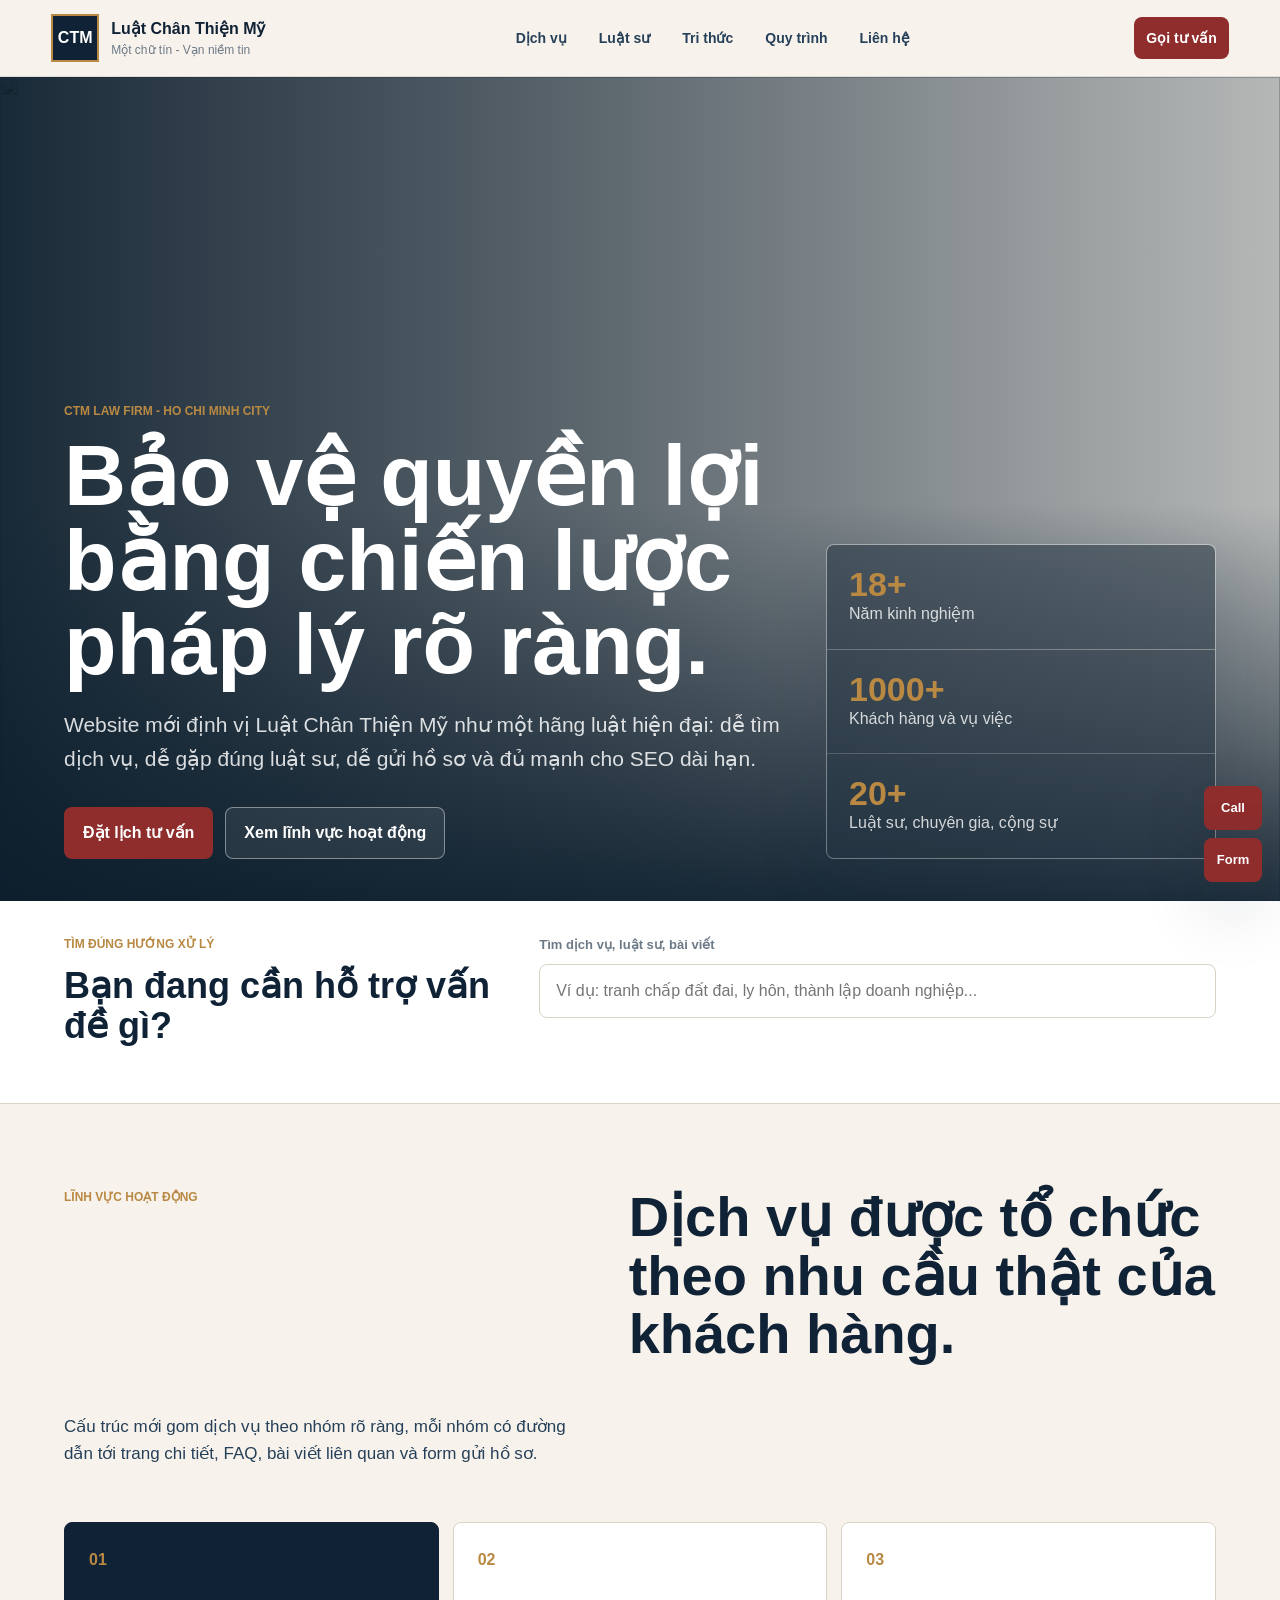
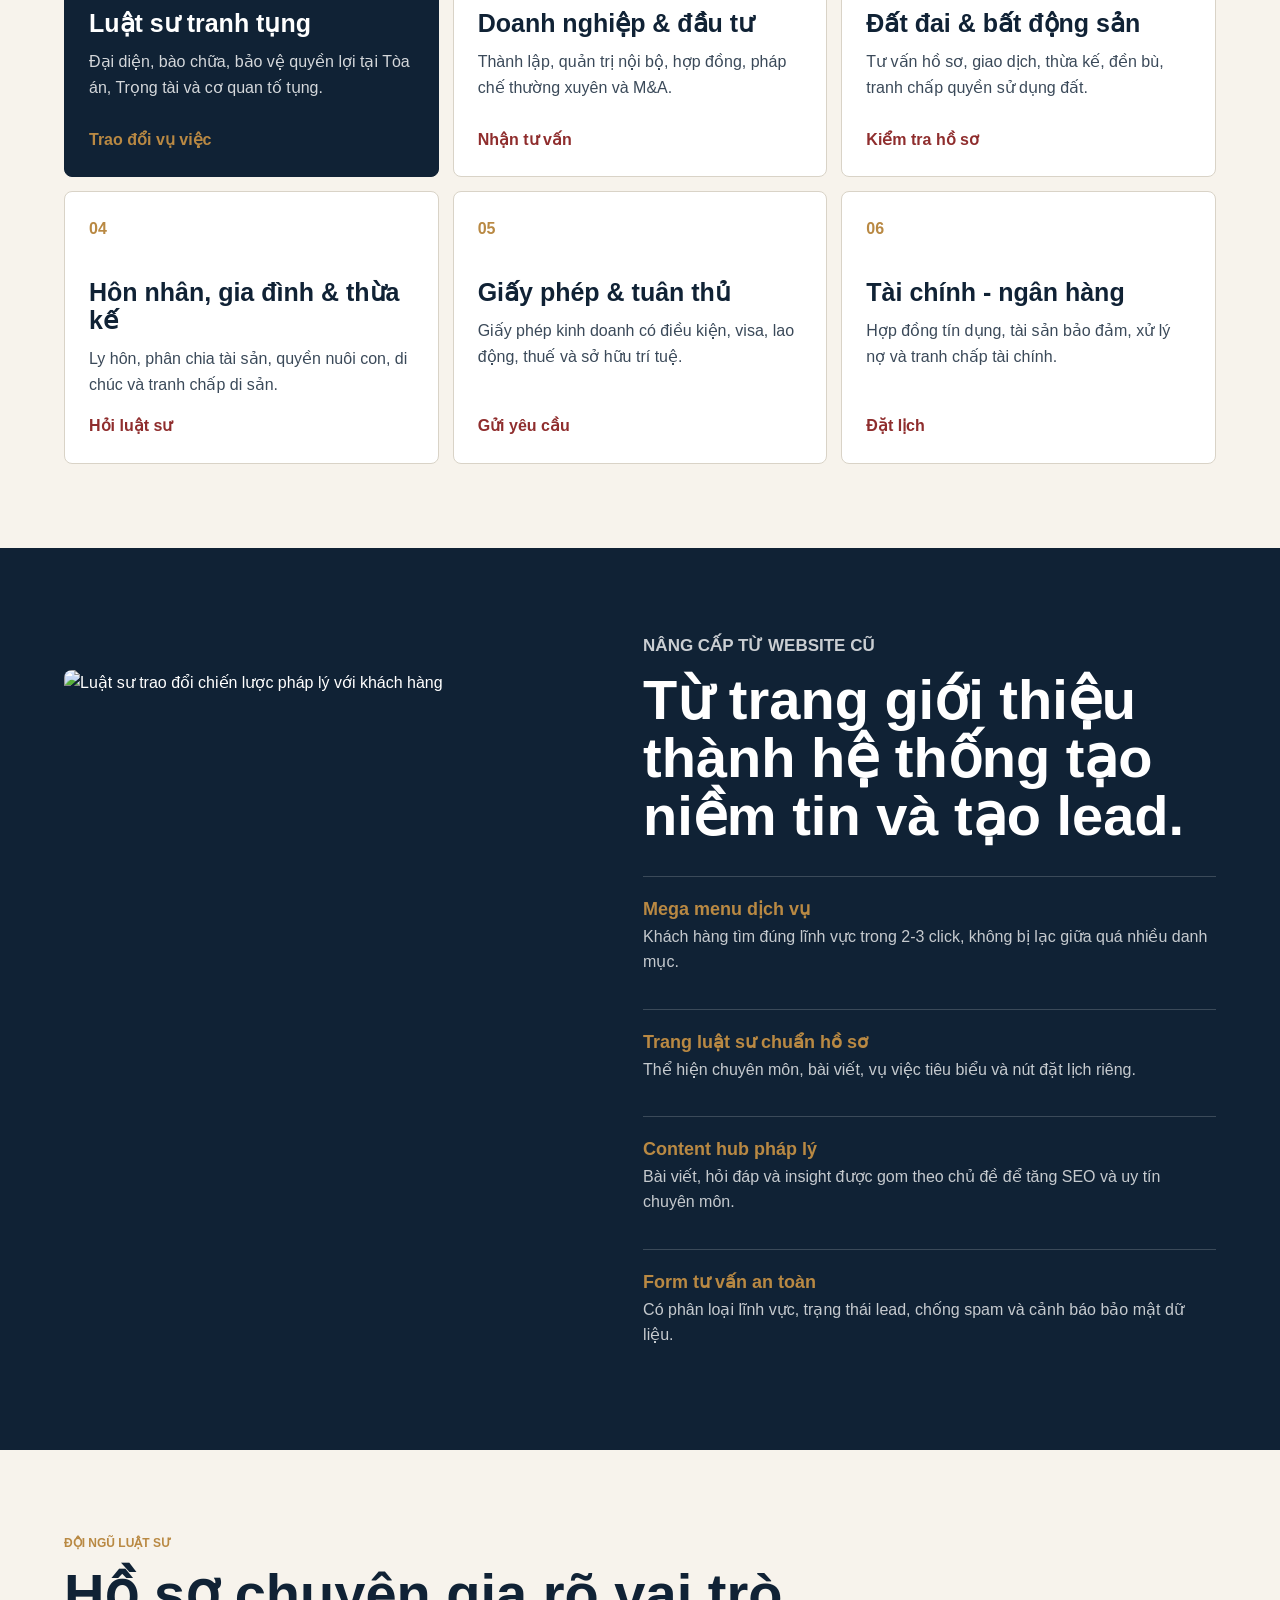
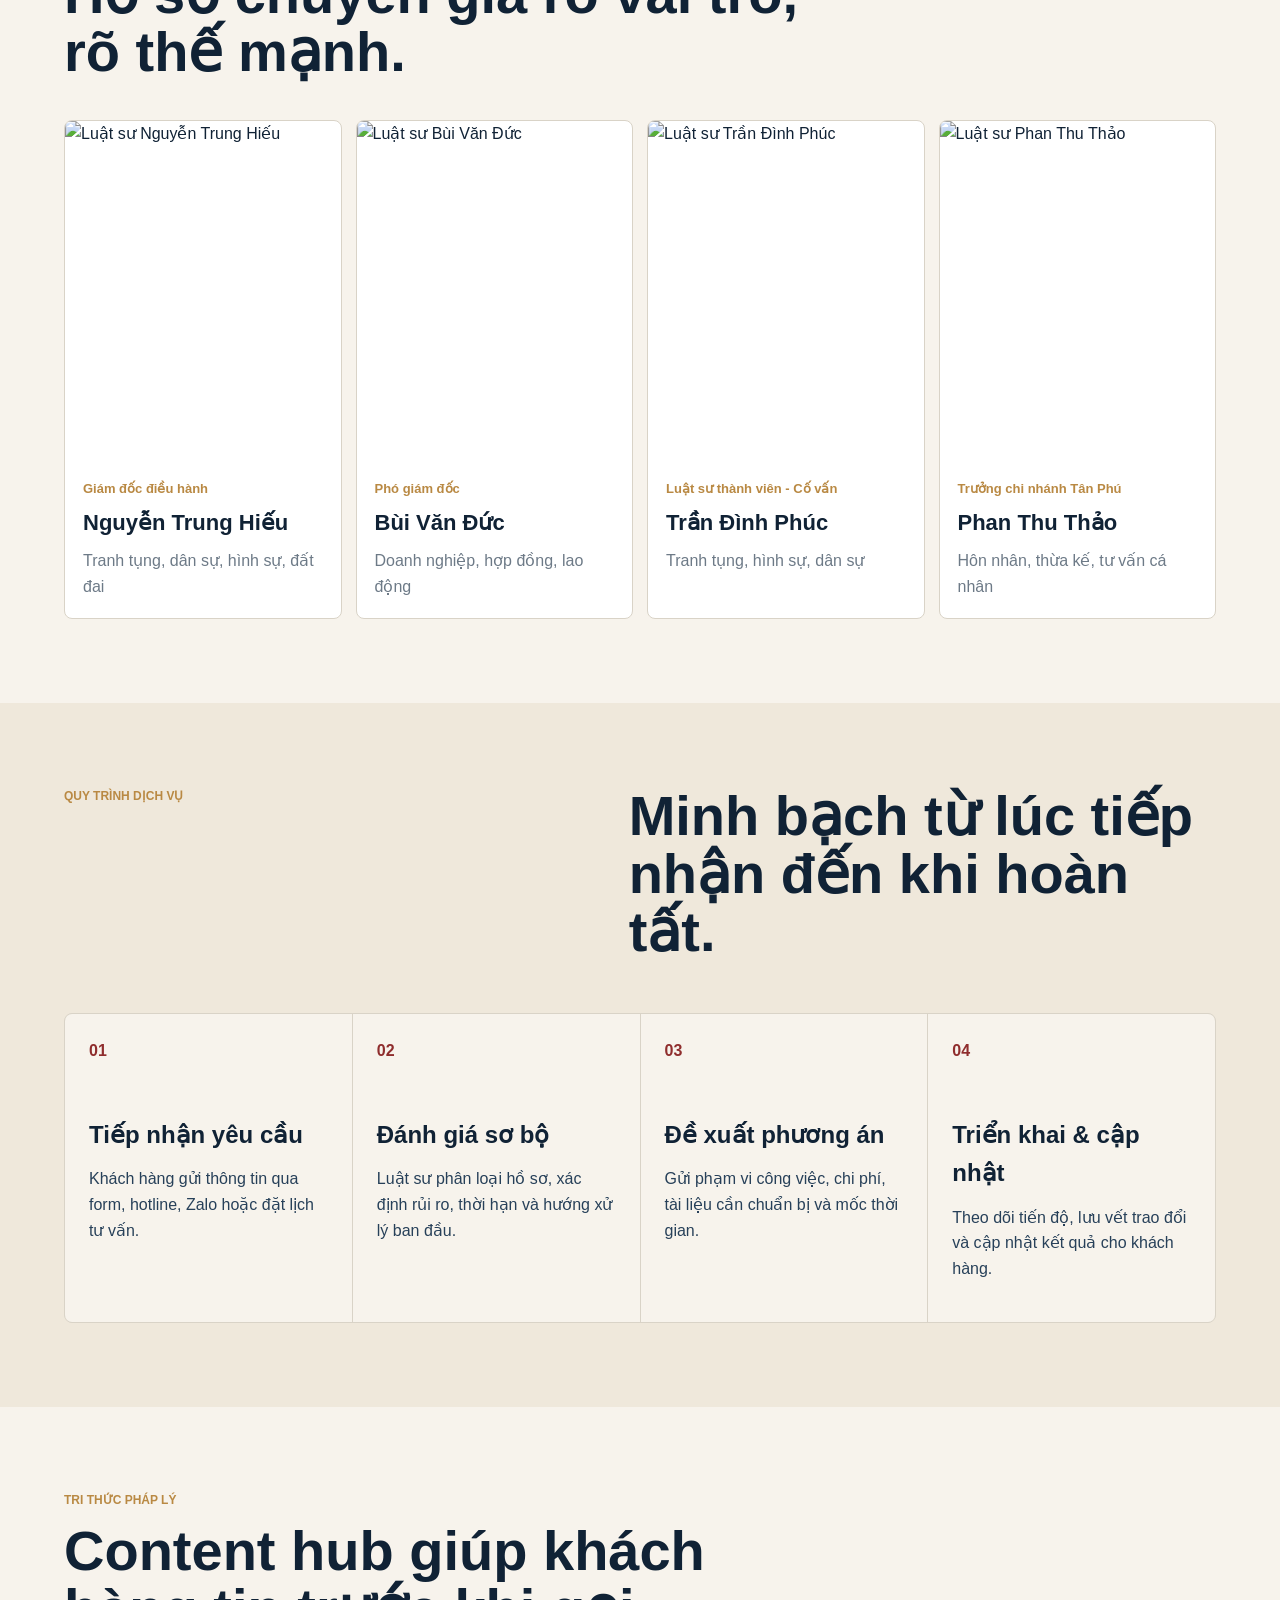
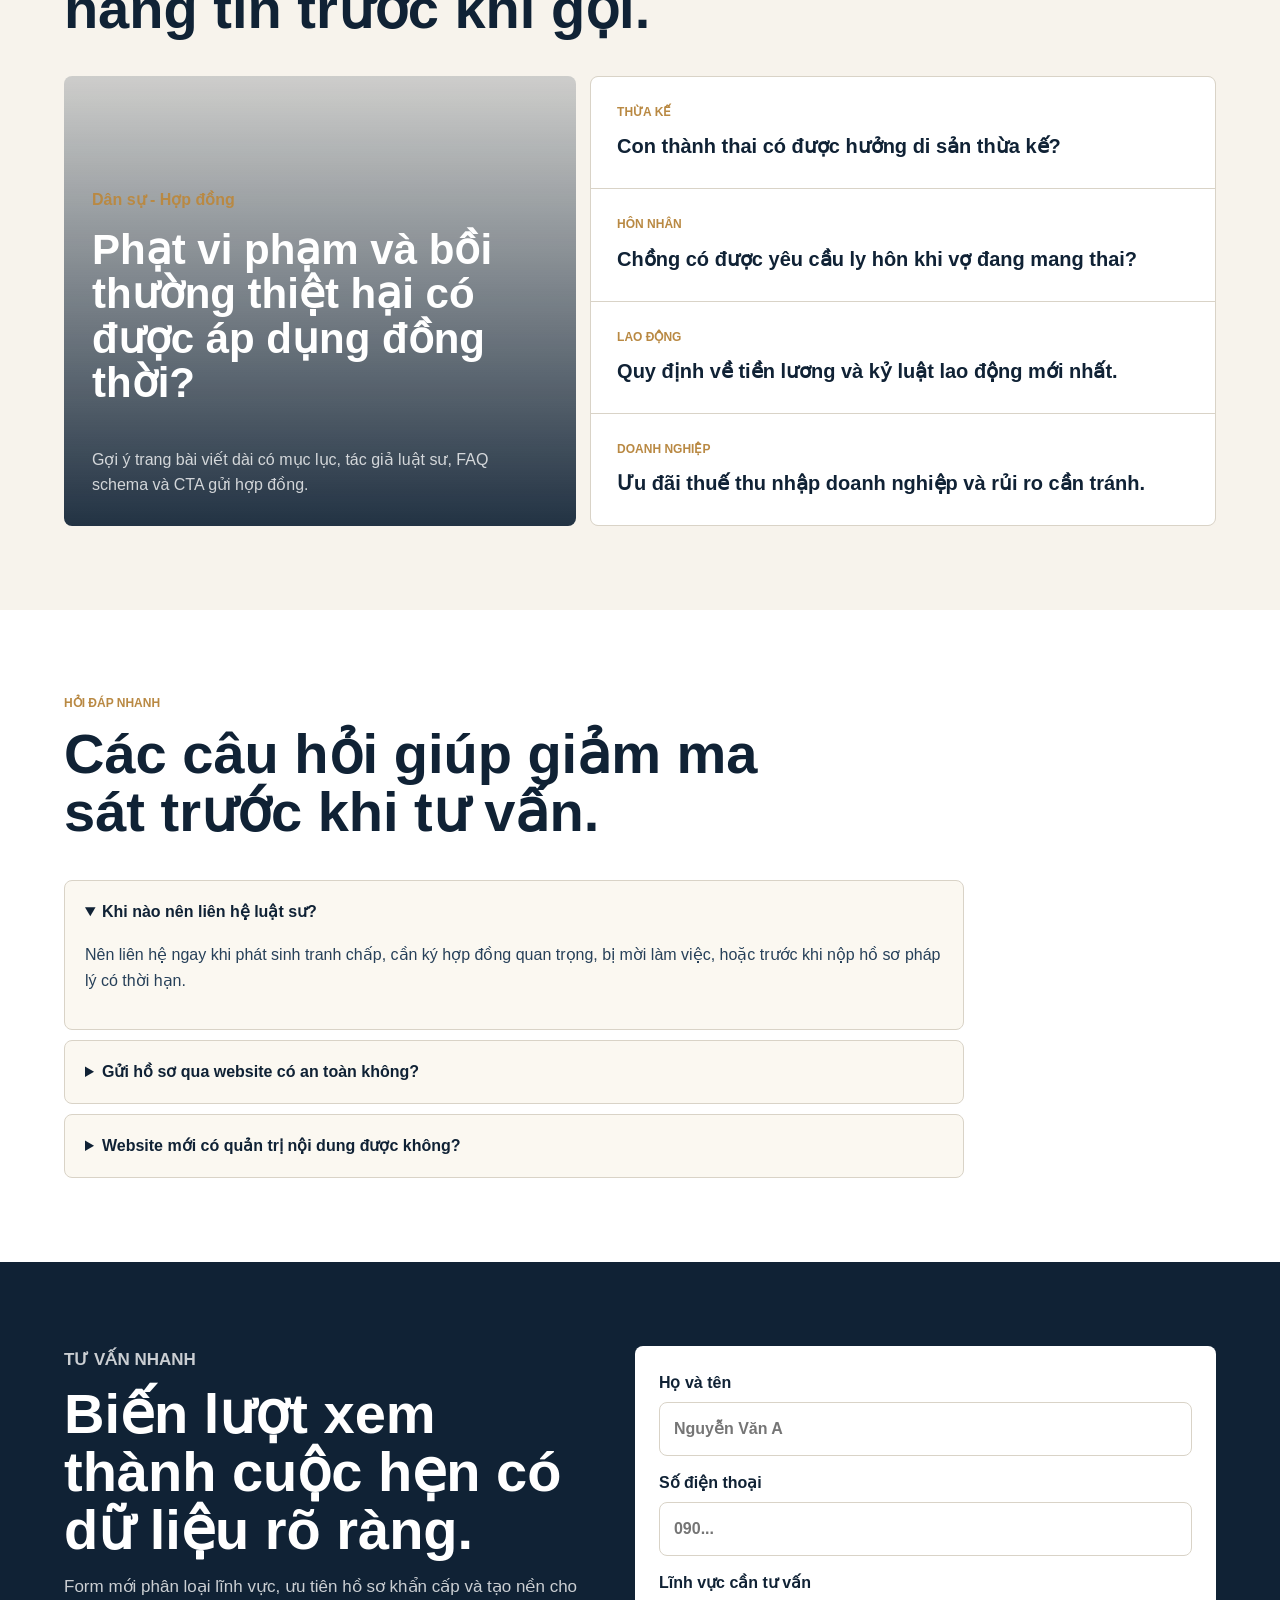
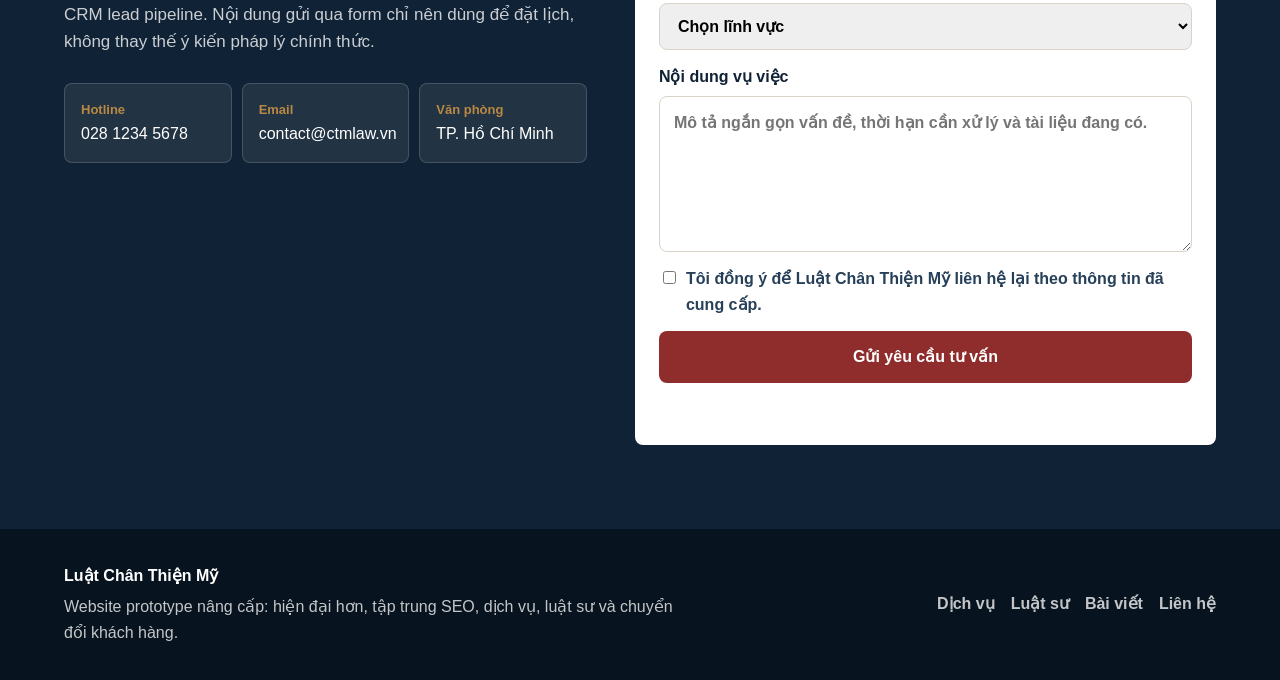
==== site/index.html @ 69947fd0 "Initial static website deploy" ====
<!doctype html>
<html lang="vi">
  <head>
    <meta charset="utf-8" />
    <meta name="viewport" content="width=device-width, initial-scale=1" />
    <title>Luật Chân Thiện Mỹ | CTM Law Firm</title>
    <meta
      name="description"
      content="Bản nâng cấp website Luật Chân Thiện Mỹ: dịch vụ pháp lý, đội ngũ luật sư, tri thức pháp lý và tư vấn nhanh cho cá nhân, doanh nghiệp."
    />
    <meta name="theme-color" content="#0b1d2c" />
    <link rel="preconnect" href="https://images.unsplash.com" />
    <link rel="stylesheet" href="styles.css" />
  </head>
  <body>
    <header class="site-header">
      <a class="brand" href="#top" aria-label="Luật Chân Thiện Mỹ">
        <span class="brand-mark">CTM</span>
        <span>
          <strong>Luật Chân Thiện Mỹ</strong>
          <small>Một chữ tín - Vạn niềm tin</small>
        </span>
      </a>

      <button class="menu-toggle" type="button" aria-expanded="false" aria-controls="main-nav">
        <span></span>
        <span></span>
        <span></span>
      </button>

      <nav id="main-nav" class="main-nav" aria-label="Điều hướng chính">
        <a href="#services">Dịch vụ</a>
        <a href="#team">Luật sư</a>
        <a href="#insights">Tri thức</a>
        <a href="#process">Quy trình</a>
        <a href="#contact">Liên hệ</a>
      </nav>

      <a class="header-cta" href="tel:+842812345678">Gọi tư vấn</a>
    </header>

    <main id="top">
      <section class="hero">
        <div class="hero-media" aria-hidden="true">
          <img
            src="https://images.unsplash.com/photo-1589829545856-d10d557cf95f?auto=format&fit=crop&w=1800&q=80"
            alt=""
          />
        </div>
        <div class="hero-overlay"></div>
        <div class="hero-content">
          <p class="eyebrow">CTM Law Firm - Ho Chi Minh City</p>
          <h1>Bảo vệ quyền lợi bằng chiến lược pháp lý rõ ràng.</h1>
          <p class="hero-copy">
            Website mới định vị Luật Chân Thiện Mỹ như một hãng luật hiện đại:
            dễ tìm dịch vụ, dễ gặp đúng luật sư, dễ gửi hồ sơ và đủ mạnh cho SEO dài hạn.
          </p>
          <div class="hero-actions">
            <a class="btn btn-primary" href="#contact">Đặt lịch tư vấn</a>
            <a class="btn btn-ghost" href="#services">Xem lĩnh vực hoạt động</a>
          </div>
        </div>
        <aside class="hero-panel" aria-label="Điểm nổi bật">
          <div>
            <strong>18+</strong>
            <span>Năm kinh nghiệm</span>
          </div>
          <div>
            <strong>1000+</strong>
            <span>Khách hàng và vụ việc</span>
          </div>
          <div>
            <strong>20+</strong>
            <span>Luật sư, chuyên gia, cộng sự</span>
          </div>
        </aside>
      </section>

      <section class="quick-search" aria-label="Tìm nhanh dịch vụ">
        <div>
          <p class="eyebrow">Tìm đúng hướng xử lý</p>
          <h2>Bạn đang cần hỗ trợ vấn đề gì?</h2>
        </div>
        <label class="search-box">
          <span>Tìm dịch vụ, luật sư, bài viết</span>
          <input id="site-search" type="search" placeholder="Ví dụ: tranh chấp đất đai, ly hôn, thành lập doanh nghiệp..." />
        </label>
        <div id="search-results" class="search-results" aria-live="polite"></div>
      </section>

      <section id="services" class="section services-section">
        <div class="section-heading">
          <p class="eyebrow">Lĩnh vực hoạt động</p>
          <h2>Dịch vụ được tổ chức theo nhu cầu thật của khách hàng.</h2>
          <p>
            Cấu trúc mới gom dịch vụ theo nhóm rõ ràng, mỗi nhóm có đường dẫn tới trang chi tiết,
            FAQ, bài viết liên quan và form gửi hồ sơ.
          </p>
        </div>

        <div class="service-grid" data-search-scope>
          <article class="service-card featured" data-search-item="Tranh tụng Tòa án trọng tài dân sự hình sự đất đai hợp đồng">
            <span>01</span>
            <h3>Luật sư tranh tụng</h3>
            <p>Đại diện, bào chữa, bảo vệ quyền lợi tại Tòa án, Trọng tài và cơ quan tố tụng.</p>
            <a href="#contact">Trao đổi vụ việc</a>
          </article>
          <article class="service-card" data-search-item="Doanh nghiệp đầu tư pháp chế hợp đồng mua bán sáp nhập M&A">
            <span>02</span>
            <h3>Doanh nghiệp & đầu tư</h3>
            <p>Thành lập, quản trị nội bộ, hợp đồng, pháp chế thường xuyên và M&A.</p>
            <a href="#contact">Nhận tư vấn</a>
          </article>
          <article class="service-card" data-search-item="Đất đai nhà ở bất động sản xây dựng sổ đỏ tranh chấp">
            <span>03</span>
            <h3>Đất đai & bất động sản</h3>
            <p>Tư vấn hồ sơ, giao dịch, thừa kế, đền bù, tranh chấp quyền sử dụng đất.</p>
            <a href="#contact">Kiểm tra hồ sơ</a>
          </article>
          <article class="service-card" data-search-item="Hôn nhân gia đình ly hôn tài sản con chung thừa kế">
            <span>04</span>
            <h3>Hôn nhân, gia đình & thừa kế</h3>
            <p>Ly hôn, phân chia tài sản, quyền nuôi con, di chúc và tranh chấp di sản.</p>
            <a href="#contact">Hỏi luật sư</a>
          </article>
          <article class="service-card" data-search-item="Giấy phép lao động visa giấy phép con sở hữu trí tuệ thuế">
            <span>05</span>
            <h3>Giấy phép & tuân thủ</h3>
            <p>Giấy phép kinh doanh có điều kiện, visa, lao động, thuế và sở hữu trí tuệ.</p>
            <a href="#contact">Gửi yêu cầu</a>
          </article>
          <article class="service-card" data-search-item="Tài chính ngân hàng thu hồi nợ bảo đảm tín dụng">
            <span>06</span>
            <h3>Tài chính - ngân hàng</h3>
            <p>Hợp đồng tín dụng, tài sản bảo đảm, xử lý nợ và tranh chấp tài chính.</p>
            <a href="#contact">Đặt lịch</a>
          </article>
        </div>
      </section>

      <section class="section split-section">
        <div class="visual-column">
          <img
            src="https://images.unsplash.com/photo-1521791136064-7986c2920216?auto=format&fit=crop&w=1200&q=80"
            alt="Luật sư trao đổi chiến lược pháp lý với khách hàng"
          />
        </div>
        <div class="content-column">
          <p class="eyebrow">Nâng cấp từ website cũ</p>
          <h2>Từ trang giới thiệu thành hệ thống tạo niềm tin và tạo lead.</h2>
          <div class="upgrade-list">
            <div>
              <strong>Mega menu dịch vụ</strong>
              <span>Khách hàng tìm đúng lĩnh vực trong 2-3 click, không bị lạc giữa quá nhiều danh mục.</span>
            </div>
            <div>
              <strong>Trang luật sư chuẩn hồ sơ</strong>
              <span>Thể hiện chuyên môn, bài viết, vụ việc tiêu biểu và nút đặt lịch riêng.</span>
            </div>
            <div>
              <strong>Content hub pháp lý</strong>
              <span>Bài viết, hỏi đáp và insight được gom theo chủ đề để tăng SEO và uy tín chuyên môn.</span>
            </div>
            <div>
              <strong>Form tư vấn an toàn</strong>
              <span>Có phân loại lĩnh vực, trạng thái lead, chống spam và cảnh báo bảo mật dữ liệu.</span>
            </div>
          </div>
        </div>
      </section>

      <section id="team" class="section team-section">
        <div class="section-heading compact">
          <p class="eyebrow">Đội ngũ luật sư</p>
          <h2>Hồ sơ chuyên gia rõ vai trò, rõ thế mạnh.</h2>
        </div>
        <div class="team-grid" data-search-scope>
          <article class="lawyer-card" data-search-item="Nguyễn Trung Hiếu giám đốc tranh tụng dân sự hình sự">
            <img src="https://images.unsplash.com/photo-1556157382-97eda2d62296?auto=format&fit=crop&w=900&q=80" alt="Luật sư Nguyễn Trung Hiếu" />
            <div>
              <p>Giám đốc điều hành</p>
              <h3>Nguyễn Trung Hiếu</h3>
              <span>Tranh tụng, dân sự, hình sự, đất đai</span>
            </div>
          </article>
          <article class="lawyer-card" data-search-item="Bùi Văn Đức phó giám đốc doanh nghiệp lao động">
            <img src="https://images.unsplash.com/photo-1560250097-0b93528c311a?auto=format&fit=crop&w=900&q=80" alt="Luật sư Bùi Văn Đức" />
            <div>
              <p>Phó giám đốc</p>
              <h3>Bùi Văn Đức</h3>
              <span>Doanh nghiệp, hợp đồng, lao động</span>
            </div>
          </article>
          <article class="lawyer-card" data-search-item="Trần Đình Phúc cố vấn tranh tụng hình sự dân sự">
            <img src="https://images.unsplash.com/photo-1500648767791-00dcc994a43e?auto=format&fit=crop&w=900&q=80" alt="Luật sư Trần Đình Phúc" />
            <div>
              <p>Luật sư thành viên - Cố vấn</p>
              <h3>Trần Đình Phúc</h3>
              <span>Tranh tụng, hình sự, dân sự</span>
            </div>
          </article>
          <article class="lawyer-card" data-search-item="Phan Thu Thảo trưởng chi nhánh hôn nhân gia đình thừa kế">
            <img src="https://images.unsplash.com/photo-1573496359142-b8d87734a5a2?auto=format&fit=crop&w=900&q=80" alt="Luật sư Phan Thu Thảo" />
            <div>
              <p>Trưởng chi nhánh Tân Phú</p>
              <h3>Phan Thu Thảo</h3>
              <span>Hôn nhân, thừa kế, tư vấn cá nhân</span>
            </div>
          </article>
        </div>
      </section>

      <section id="process" class="section process-section">
        <div class="section-heading">
          <p class="eyebrow">Quy trình dịch vụ</p>
          <h2>Minh bạch từ lúc tiếp nhận đến khi hoàn tất.</h2>
        </div>
        <ol class="process-list">
          <li>
            <span>01</span>
            <h3>Tiếp nhận yêu cầu</h3>
            <p>Khách hàng gửi thông tin qua form, hotline, Zalo hoặc đặt lịch tư vấn.</p>
          </li>
          <li>
            <span>02</span>
            <h3>Đánh giá sơ bộ</h3>
            <p>Luật sư phân loại hồ sơ, xác định rủi ro, thời hạn và hướng xử lý ban đầu.</p>
          </li>
          <li>
            <span>03</span>
            <h3>Đề xuất phương án</h3>
            <p>Gửi phạm vi công việc, chi phí, tài liệu cần chuẩn bị và mốc thời gian.</p>
          </li>
          <li>
            <span>04</span>
            <h3>Triển khai & cập nhật</h3>
            <p>Theo dõi tiến độ, lưu vết trao đổi và cập nhật kết quả cho khách hàng.</p>
          </li>
        </ol>
      </section>

      <section id="insights" class="section insights-section">
        <div class="section-heading compact">
          <p class="eyebrow">Tri thức pháp lý</p>
          <h2>Content hub giúp khách hàng tin trước khi gọi.</h2>
        </div>
        <div class="insight-layout" data-search-scope>
          <article class="insight-feature" data-search-item="Phạt vi phạm bồi thường thiệt hại hợp đồng">
            <p>Dân sự - Hợp đồng</p>
            <h3>Phạt vi phạm và bồi thường thiệt hại có được áp dụng đồng thời?</h3>
            <span>Gợi ý trang bài viết dài có mục lục, tác giả luật sư, FAQ schema và CTA gửi hợp đồng.</span>
          </article>
          <div class="insight-list">
            <a href="#contact" data-search-item="Thừa kế con thành thai di sản">
              <span>Thừa kế</span>
              Con thành thai có được hưởng di sản thừa kế?
            </a>
            <a href="#contact" data-search-item="Ly hôn vợ mang thai nuôi con dưới 12 tháng">
              <span>Hôn nhân</span>
              Chồng có được yêu cầu ly hôn khi vợ đang mang thai?
            </a>
            <a href="#contact" data-search-item="Lao động tiền lương kỷ luật hợp đồng lao động">
              <span>Lao động</span>
              Quy định về tiền lương và kỷ luật lao động mới nhất.
            </a>
            <a href="#contact" data-search-item="Thuế doanh nghiệp ưu đãi rủi ro pháp lý">
              <span>Doanh nghiệp</span>
              Ưu đãi thuế thu nhập doanh nghiệp và rủi ro cần tránh.
            </a>
          </div>
        </div>
      </section>

      <section class="section faq-section">
        <div class="section-heading compact">
          <p class="eyebrow">Hỏi đáp nhanh</p>
          <h2>Các câu hỏi giúp giảm ma sát trước khi tư vấn.</h2>
        </div>
        <div class="faq-list">
          <details open>
            <summary>Khi nào nên liên hệ luật sư?</summary>
            <p>Nên liên hệ ngay khi phát sinh tranh chấp, cần ký hợp đồng quan trọng, bị mời làm việc, hoặc trước khi nộp hồ sơ pháp lý có thời hạn.</p>
          </details>
          <details>
            <summary>Gửi hồ sơ qua website có an toàn không?</summary>
            <p>Bản triển khai thật cần có SSL, chống spam, phân quyền nội bộ và không công khai file khách hàng. Form trong prototype này minh họa luồng tiếp nhận.</p>
          </details>
          <details>
            <summary>Website mới có quản trị nội dung được không?</summary>
            <p>Có. Lộ trình đề xuất là Next.js cho frontend và Strapi hoặc WordPress Headless cho CMS để quản lý dịch vụ, luật sư, bài viết, FAQ và SEO metadata.</p>
          </details>
        </div>
      </section>

      <section id="contact" class="section contact-section">
        <div class="contact-info">
          <p class="eyebrow">Tư vấn nhanh</p>
          <h2>Biến lượt xem thành cuộc hẹn có dữ liệu rõ ràng.</h2>
          <p>
            Form mới phân loại lĩnh vực, ưu tiên hồ sơ khẩn cấp và tạo nền cho CRM lead pipeline.
            Nội dung gửi qua form chỉ nên dùng để đặt lịch, không thay thế ý kiến pháp lý chính thức.
          </p>
          <div class="contact-cards">
            <div><strong>Hotline</strong><span>028 1234 5678</span></div>
            <div><strong>Email</strong><span>contact@ctmlaw.vn</span></div>
            <div><strong>Văn phòng</strong><span>TP. Hồ Chí Minh</span></div>
          </div>
        </div>
        <form id="consult-form" class="consult-form">
          <label>
            Họ và tên
            <input name="name" type="text" required placeholder="Nguyễn Văn A" />
          </label>
          <label>
            Số điện thoại
            <input name="phone" type="tel" required placeholder="090..." />
          </label>
          <label>
            Lĩnh vực cần tư vấn
            <select name="service" required>
              <option value="">Chọn lĩnh vực</option>
              <option>Tranh tụng</option>
              <option>Doanh nghiệp</option>
              <option>Đất đai</option>
              <option>Hôn nhân - thừa kế</option>
              <option>Lao động</option>
              <option>Giấy phép</option>
            </select>
          </label>
          <label>
            Nội dung vụ việc
            <textarea name="message" rows="5" required placeholder="Mô tả ngắn gọn vấn đề, thời hạn cần xử lý và tài liệu đang có."></textarea>
          </label>
          <label class="checkbox-row">
            <input type="checkbox" required />
            <span>Tôi đồng ý để Luật Chân Thiện Mỹ liên hệ lại theo thông tin đã cung cấp.</span>
          </label>
          <button class="btn btn-primary" type="submit">Gửi yêu cầu tư vấn</button>
          <p id="form-status" class="form-status" role="status"></p>
        </form>
      </section>
    </main>

    <footer class="site-footer">
      <div>
        <strong>Luật Chân Thiện Mỹ</strong>
        <p>Website prototype nâng cấp: hiện đại hơn, tập trung SEO, dịch vụ, luật sư và chuyển đổi khách hàng.</p>
      </div>
      <div class="footer-links">
        <a href="#services">Dịch vụ</a>
        <a href="#team">Luật sư</a>
        <a href="#insights">Bài viết</a>
        <a href="#contact">Liên hệ</a>
      </div>
    </footer>

    <div class="floating-actions" aria-label="Liên hệ nhanh">
      <a href="tel:+842812345678">Call</a>
      <a href="#contact">Form</a>
    </div>

    <script src="script.js"></script>
  </body>
</html>
---- site/styles.css ----
:root {
  --ink: #102235;
  --ink-2: #274059;
  --paper: #f7f3ec;
  --white: #ffffff;
  --muted: #6d7a87;
  --line: #d9d3c7;
  --gold: #b98943;
  --red: #8f2d2d;
  --green: #2f6f63;
  --shadow: 0 24px 70px rgba(16, 34, 53, 0.16);
  --radius: 8px;
}

* {
  box-sizing: border-box;
}

html {
  scroll-behavior: smooth;
}

body {
  margin: 0;
  color: var(--ink);
  background: var(--paper);
  font-family: Arial, Helvetica, sans-serif;
  line-height: 1.6;
}

img {
  display: block;
  max-width: 100%;
}

a {
  color: inherit;
  text-decoration: none;
}

button,
input,
select,
textarea {
  font: inherit;
}

.site-header {
  position: sticky;
  top: 0;
  z-index: 20;
  display: grid;
  grid-template-columns: auto 1fr auto;
  align-items: center;
  gap: 28px;
  min-height: 76px;
  padding: 14px clamp(18px, 4vw, 56px);
  background: rgba(247, 243, 236, 0.94);
  border-bottom: 1px solid rgba(16, 34, 53, 0.1);
  backdrop-filter: blur(18px);
}

.brand {
  display: inline-flex;
  align-items: center;
  gap: 12px;
  min-width: 240px;
}

.brand-mark {
  display: grid;
  place-items: center;
  width: 48px;
  height: 48px;
  color: var(--white);
  background: var(--ink);
  border: 2px solid var(--gold);
  font-weight: 800;
}

.brand strong,
.brand small {
  display: block;
}

.brand small {
  color: var(--muted);
  font-size: 12px;
}

.main-nav {
  display: flex;
  align-items: center;
  justify-content: center;
  gap: 8px;
}

.main-nav a,
.header-cta {
  padding: 10px 12px;
  color: var(--ink-2);
  font-weight: 700;
  font-size: 14px;
}

.main-nav a:hover {
  color: var(--red);
}

.header-cta {
  color: var(--white);
  background: var(--red);
  border-radius: var(--radius);
}

.menu-toggle {
  display: none;
  width: 44px;
  height: 44px;
  padding: 10px;
  background: transparent;
  border: 1px solid var(--line);
  border-radius: var(--radius);
}

.menu-toggle span {
  display: block;
  height: 2px;
  margin: 5px 0;
  background: var(--ink);
}

.hero {
  position: relative;
  min-height: calc(100vh - 76px);
  display: grid;
  grid-template-columns: minmax(0, 1fr) minmax(280px, 390px);
  align-items: end;
  gap: 36px;
  padding: 92px clamp(20px, 5vw, 72px) 42px;
  color: var(--white);
  overflow: hidden;
}

.hero-media,
.hero-overlay {
  position: absolute;
  inset: 0;
}

.hero-media img {
  width: 100%;
  height: 100%;
  object-fit: cover;
}

.hero-overlay {
  background:
    linear-gradient(90deg, rgba(11, 29, 44, 0.94), rgba(11, 29, 44, 0.66) 46%, rgba(11, 29, 44, 0.28)),
    linear-gradient(0deg, rgba(11, 29, 44, 0.88), transparent 48%);
}

.hero-content,
.hero-panel {
  position: relative;
  z-index: 1;
}

.hero-content {
  max-width: 850px;
}

.eyebrow {
  margin: 0 0 12px;
  color: var(--gold);
  font-size: 12px;
  font-weight: 800;
  text-transform: uppercase;
}

h1,
h2,
h3,
p {
  margin-top: 0;
}

h1 {
  max-width: 920px;
  margin-bottom: 22px;
  font-size: clamp(42px, 8vw, 86px);
  line-height: 0.98;
  letter-spacing: 0;
}

.hero-copy {
  max-width: 720px;
  color: rgba(255, 255, 255, 0.84);
  font-size: clamp(17px, 2vw, 21px);
}

.hero-actions {
  display: flex;
  flex-wrap: wrap;
  gap: 12px;
  margin-top: 32px;
}

.btn {
  display: inline-flex;
  align-items: center;
  justify-content: center;
  min-height: 48px;
  padding: 12px 18px;
  border: 1px solid transparent;
  border-radius: var(--radius);
  font-weight: 800;
  cursor: pointer;
}

.btn-primary {
  color: var(--white);
  background: var(--red);
}

.btn-primary:hover {
  background: #782424;
}

.btn-ghost {
  color: var(--white);
  border-color: rgba(255, 255, 255, 0.42);
  background: rgba(255, 255, 255, 0.08);
}

.hero-panel {
  display: grid;
  gap: 1px;
  align-self: end;
  background: rgba(255, 255, 255, 0.12);
  border: 1px solid rgba(255, 255, 255, 0.26);
  border-radius: var(--radius);
  overflow: hidden;
  box-shadow: var(--shadow);
}

.hero-panel div {
  padding: 22px;
  background: rgba(11, 29, 44, 0.5);
}

.hero-panel strong {
  display: block;
  color: var(--gold);
  font-size: 34px;
  line-height: 1;
}

.hero-panel span {
  color: rgba(255, 255, 255, 0.8);
}

.quick-search {
  display: grid;
  grid-template-columns: minmax(220px, 0.8fr) minmax(260px, 1.2fr);
  gap: 24px;
  align-items: start;
  padding: 34px clamp(20px, 5vw, 72px);
  background: var(--white);
  border-bottom: 1px solid var(--line);
}

.quick-search h2 {
  margin-bottom: 0;
  font-size: clamp(24px, 3vw, 36px);
  line-height: 1.1;
}

.search-box span {
  display: block;
  margin-bottom: 8px;
  color: var(--muted);
  font-weight: 700;
  font-size: 13px;
}

.search-box input {
  width: 100%;
  min-height: 54px;
  padding: 0 16px;
  border: 1px solid var(--line);
  border-radius: var(--radius);
}

.search-results {
  grid-column: 2;
  display: grid;
  gap: 8px;
}

.search-result {
  padding: 12px 14px;
  background: #f3eee5;
  border-left: 4px solid var(--gold);
  border-radius: var(--radius);
  font-weight: 700;
}

.section {
  padding: 84px clamp(20px, 5vw, 72px);
}

.section-heading {
  display: grid;
  grid-template-columns: minmax(240px, 0.9fr) minmax(260px, 1fr);
  gap: 36px;
  margin-bottom: 38px;
}

.section-heading.compact {
  display: block;
  max-width: 760px;
}

.section-heading h2,
.content-column h2,
.contact-info h2 {
  margin-bottom: 14px;
  font-size: clamp(30px, 4.6vw, 56px);
  line-height: 1.04;
  letter-spacing: 0;
}

.section-heading p:not(.eyebrow),
.content-column p,
.contact-info p {
  color: var(--ink-2);
  font-size: 17px;
}

.service-grid {
  display: grid;
  grid-template-columns: repeat(3, minmax(0, 1fr));
  gap: 14px;
}

.service-card {
  min-height: 255px;
  display: flex;
  flex-direction: column;
  padding: 24px;
  color: var(--ink);
  background: var(--white);
  border: 1px solid var(--line);
  border-radius: var(--radius);
}

.service-card.featured {
  color: var(--white);
  background: var(--ink);
  border-color: var(--ink);
}

.service-card span {
  color: var(--gold);
  font-weight: 900;
}

.service-card h3 {
  margin: 36px 0 12px;
  font-size: 25px;
  line-height: 1.12;
}

.service-card p {
  color: inherit;
  opacity: 0.82;
}

.service-card a {
  margin-top: auto;
  color: var(--red);
  font-weight: 900;
}

.service-card.featured a {
  color: var(--gold);
}

.split-section {
  display: grid;
  grid-template-columns: minmax(280px, 0.92fr) minmax(300px, 1fr);
  gap: 52px;
  align-items: center;
  background: var(--ink);
  color: var(--white);
}

.visual-column img {
  width: 100%;
  aspect-ratio: 4 / 5;
  object-fit: cover;
  border-radius: var(--radius);
}

.content-column p {
  color: rgba(255, 255, 255, 0.78);
}

.upgrade-list {
  display: grid;
  gap: 16px;
  margin-top: 30px;
}

.upgrade-list div {
  padding: 18px 0;
  border-top: 1px solid rgba(255, 255, 255, 0.18);
}

.upgrade-list strong,
.upgrade-list span {
  display: block;
}

.upgrade-list strong {
  color: var(--gold);
  font-size: 18px;
}

.upgrade-list span {
  color: rgba(255, 255, 255, 0.76);
}

.team-grid {
  display: grid;
  grid-template-columns: repeat(4, minmax(0, 1fr));
  gap: 14px;
}

.lawyer-card {
  background: var(--white);
  border: 1px solid var(--line);
  border-radius: var(--radius);
  overflow: hidden;
}

.lawyer-card img {
  width: 100%;
  aspect-ratio: 3 / 3.7;
  object-fit: cover;
}

.lawyer-card div {
  padding: 18px;
}

.lawyer-card p {
  margin-bottom: 6px;
  color: var(--gold);
  font-size: 13px;
  font-weight: 900;
}

.lawyer-card h3 {
  margin-bottom: 8px;
  font-size: 22px;
}

.lawyer-card span {
  color: var(--muted);
}

.process-section {
  background: #efe8db;
}

.process-list {
  display: grid;
  grid-template-columns: repeat(4, minmax(0, 1fr));
  gap: 1px;
  padding: 0;
  margin: 0;
  list-style: none;
  background: var(--line);
  border: 1px solid var(--line);
  border-radius: var(--radius);
  overflow: hidden;
}

.process-list li {
  min-height: 250px;
  padding: 24px;
  background: var(--paper);
}

.process-list span {
  color: var(--red);
  font-weight: 900;
}

.process-list h3 {
  margin: 52px 0 12px;
  font-size: 24px;
}

.process-list p {
  color: var(--ink-2);
}

.insight-layout {
  display: grid;
  grid-template-columns: minmax(300px, 0.9fr) minmax(320px, 1.1fr);
  gap: 14px;
}

.insight-feature {
  min-height: 420px;
  display: flex;
  flex-direction: column;
  justify-content: end;
  padding: 28px;
  color: var(--white);
  background:
    linear-gradient(0deg, rgba(16, 34, 53, 0.92), rgba(16, 34, 53, 0.18)),
    url("https://images.unsplash.com/photo-1450101499163-c8848c66ca85?auto=format&fit=crop&w=1100&q=80") center/cover;
  border-radius: var(--radius);
}

.insight-feature p {
  color: var(--gold);
  font-weight: 900;
}

.insight-feature h3 {
  font-size: clamp(26px, 3.4vw, 42px);
  line-height: 1.05;
}

.insight-feature span {
  color: rgba(255, 255, 255, 0.78);
}

.insight-list {
  display: grid;
  gap: 1px;
  overflow: hidden;
  border: 1px solid var(--line);
  border-radius: var(--radius);
  background: var(--line);
}

.insight-list a {
  display: grid;
  gap: 8px;
  padding: 26px;
  background: var(--white);
  font-size: 20px;
  font-weight: 800;
}

.insight-list a:hover {
  background: #f3eee5;
}

.insight-list span {
  color: var(--gold);
  font-size: 12px;
  text-transform: uppercase;
}

.faq-section {
  background: var(--white);
}

.faq-list {
  display: grid;
  gap: 10px;
  max-width: 900px;
}

details {
  border: 1px solid var(--line);
  border-radius: var(--radius);
  background: #fbf8f1;
}

summary {
  padding: 18px 20px;
  cursor: pointer;
  font-weight: 900;
}

details p {
  padding: 0 20px 20px;
  color: var(--ink-2);
}

.contact-section {
  display: grid;
  grid-template-columns: minmax(300px, 0.9fr) minmax(320px, 1fr);
  gap: 48px;
  align-items: start;
  background: var(--ink);
  color: var(--white);
}

.contact-info p {
  color: rgba(255, 255, 255, 0.78);
}

.contact-cards {
  display: grid;
  grid-template-columns: repeat(3, minmax(0, 1fr));
  gap: 10px;
  margin-top: 28px;
}

.contact-cards div {
  padding: 16px;
  background: rgba(255, 255, 255, 0.08);
  border: 1px solid rgba(255, 255, 255, 0.16);
  border-radius: var(--radius);
}

.contact-cards strong,
.contact-cards span {
  display: block;
}

.contact-cards strong {
  color: var(--gold);
  font-size: 13px;
}

.consult-form {
  display: grid;
  gap: 14px;
  padding: 24px;
  color: var(--ink);
  background: var(--white);
  border-radius: var(--radius);
}

.consult-form label {
  display: grid;
  gap: 7px;
  font-weight: 800;
}

.consult-form input,
.consult-form select,
.consult-form textarea {
  width: 100%;
  padding: 13px 14px;
  border: 1px solid var(--line);
  border-radius: var(--radius);
}

.checkbox-row {
  grid-template-columns: auto 1fr;
  align-items: start;
  color: var(--ink-2);
  font-weight: 400;
}

.checkbox-row input {
  width: auto;
  margin-top: 5px;
}

.form-status {
  min-height: 24px;
  margin: 0;
  color: var(--green);
  font-weight: 800;
}

.site-footer {
  display: grid;
  grid-template-columns: minmax(260px, 1fr) auto;
  gap: 28px;
  align-items: center;
  padding: 34px clamp(20px, 5vw, 72px);
  color: rgba(255, 255, 255, 0.76);
  background: #07131e;
}

.site-footer strong {
  color: var(--white);
}

.site-footer p {
  max-width: 620px;
  margin: 6px 0 0;
}

.footer-links {
  display: flex;
  flex-wrap: wrap;
  gap: 16px;
  font-weight: 800;
}

.floating-actions {
  position: fixed;
  right: 18px;
  bottom: 18px;
  z-index: 25;
  display: grid;
  gap: 8px;
}

.floating-actions a {
  display: grid;
  place-items: center;
  width: 58px;
  height: 44px;
  color: var(--white);
  background: var(--red);
  border-radius: var(--radius);
  box-shadow: var(--shadow);
  font-weight: 900;
  font-size: 13px;
}

@media (max-width: 980px) {
  .site-header {
    grid-template-columns: auto auto;
  }

  .menu-toggle {
    display: block;
    justify-self: end;
  }

  .main-nav,
  .header-cta {
    display: none;
  }

  .main-nav.is-open {
    grid-column: 1 / -1;
    display: grid;
    justify-content: stretch;
    gap: 2px;
  }

  .main-nav.is-open a {
    padding: 14px;
    background: var(--white);
    border: 1px solid var(--line);
    border-radius: var(--radius);
  }

  .hero,
  .quick-search,
  .section-heading,
  .split-section,
  .insight-layout,
  .contact-section {
    grid-template-columns: 1fr;
  }

  .search-results {
    grid-column: auto;
  }

  .service-grid,
  .team-grid,
  .process-list,
  .contact-cards {
    grid-template-columns: repeat(2, minmax(0, 1fr));
  }
}

@media (max-width: 640px) {
  .brand {
    min-width: 0;
  }

  .brand small {
    display: none;
  }

  .hero {
    min-height: 760px;
    padding-top: 70px;
  }

  .hero-panel,
  .service-grid,
  .team-grid,
  .process-list,
  .contact-cards,
  .site-footer {
    grid-template-columns: 1fr;
  }

  .section {
    padding-top: 58px;
    padding-bottom: 58px;
  }

  .floating-actions {
    right: 12px;
    bottom: 12px;
  }
}
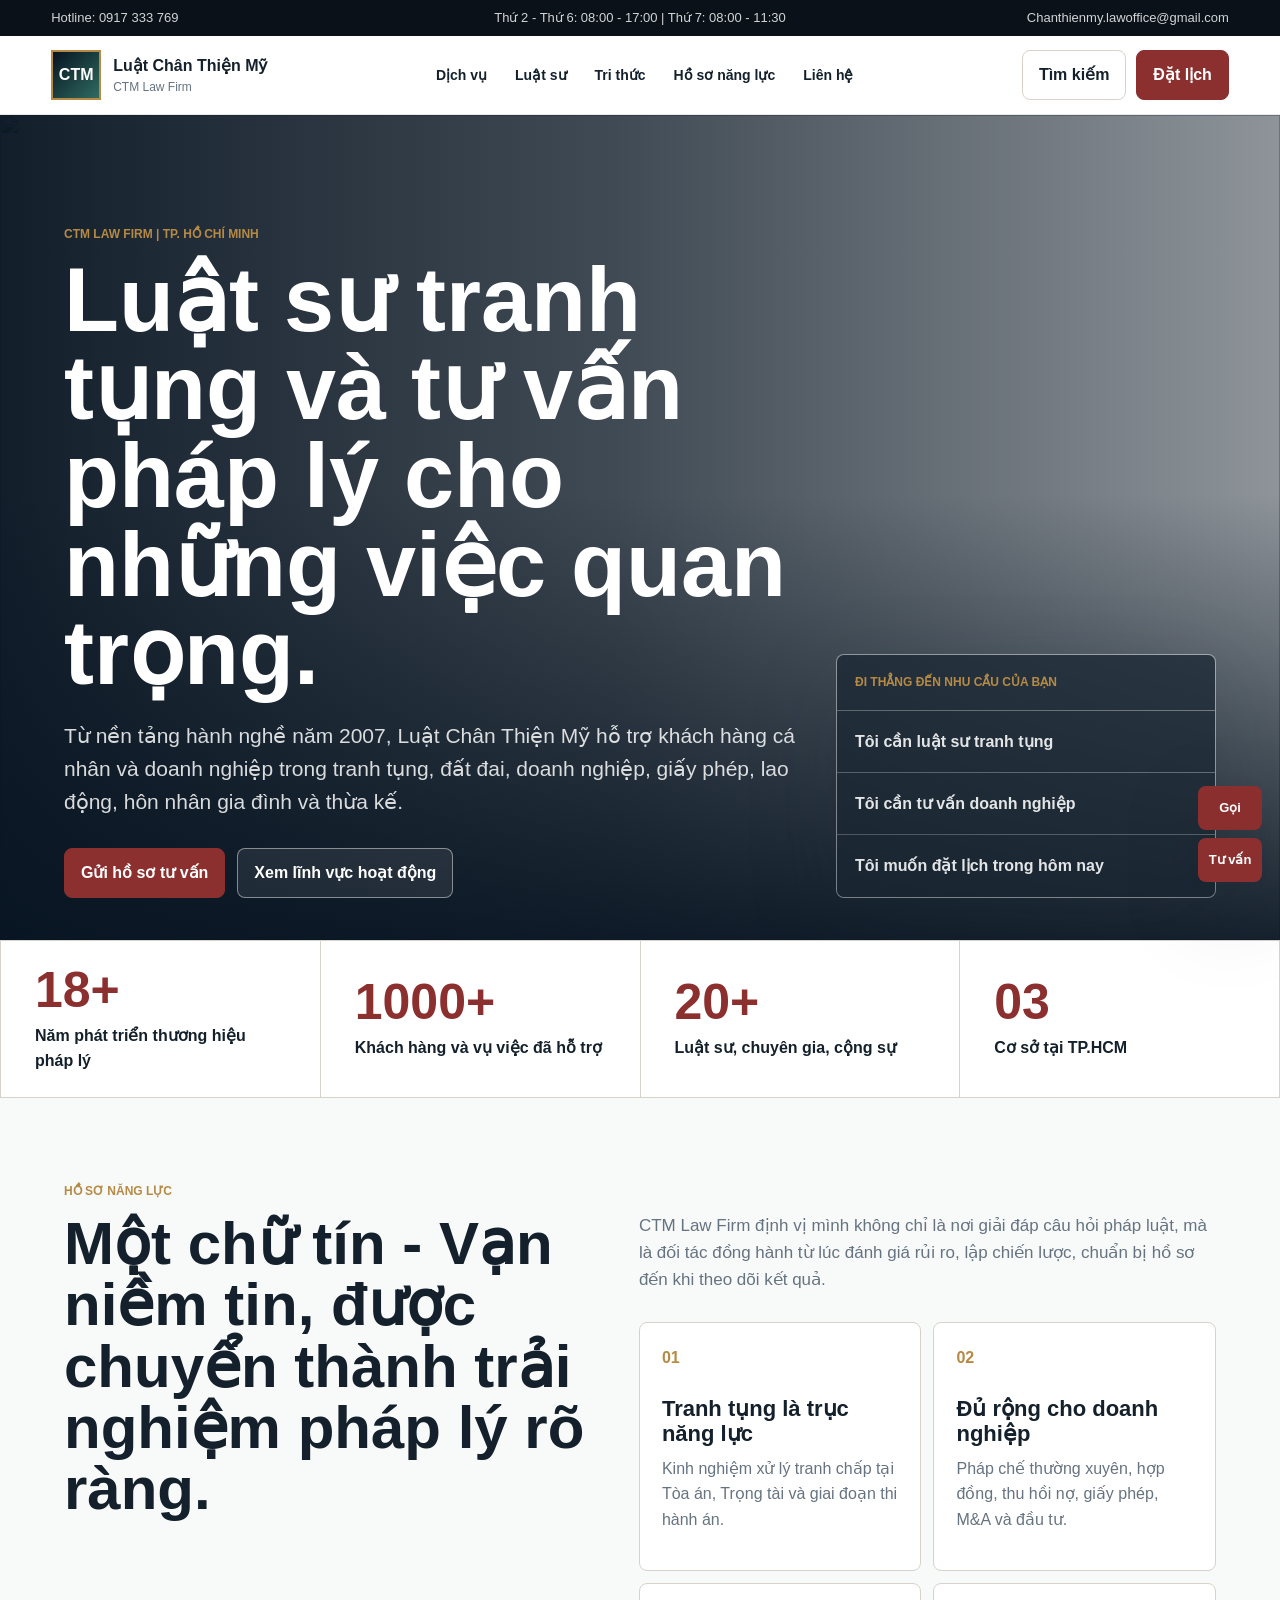
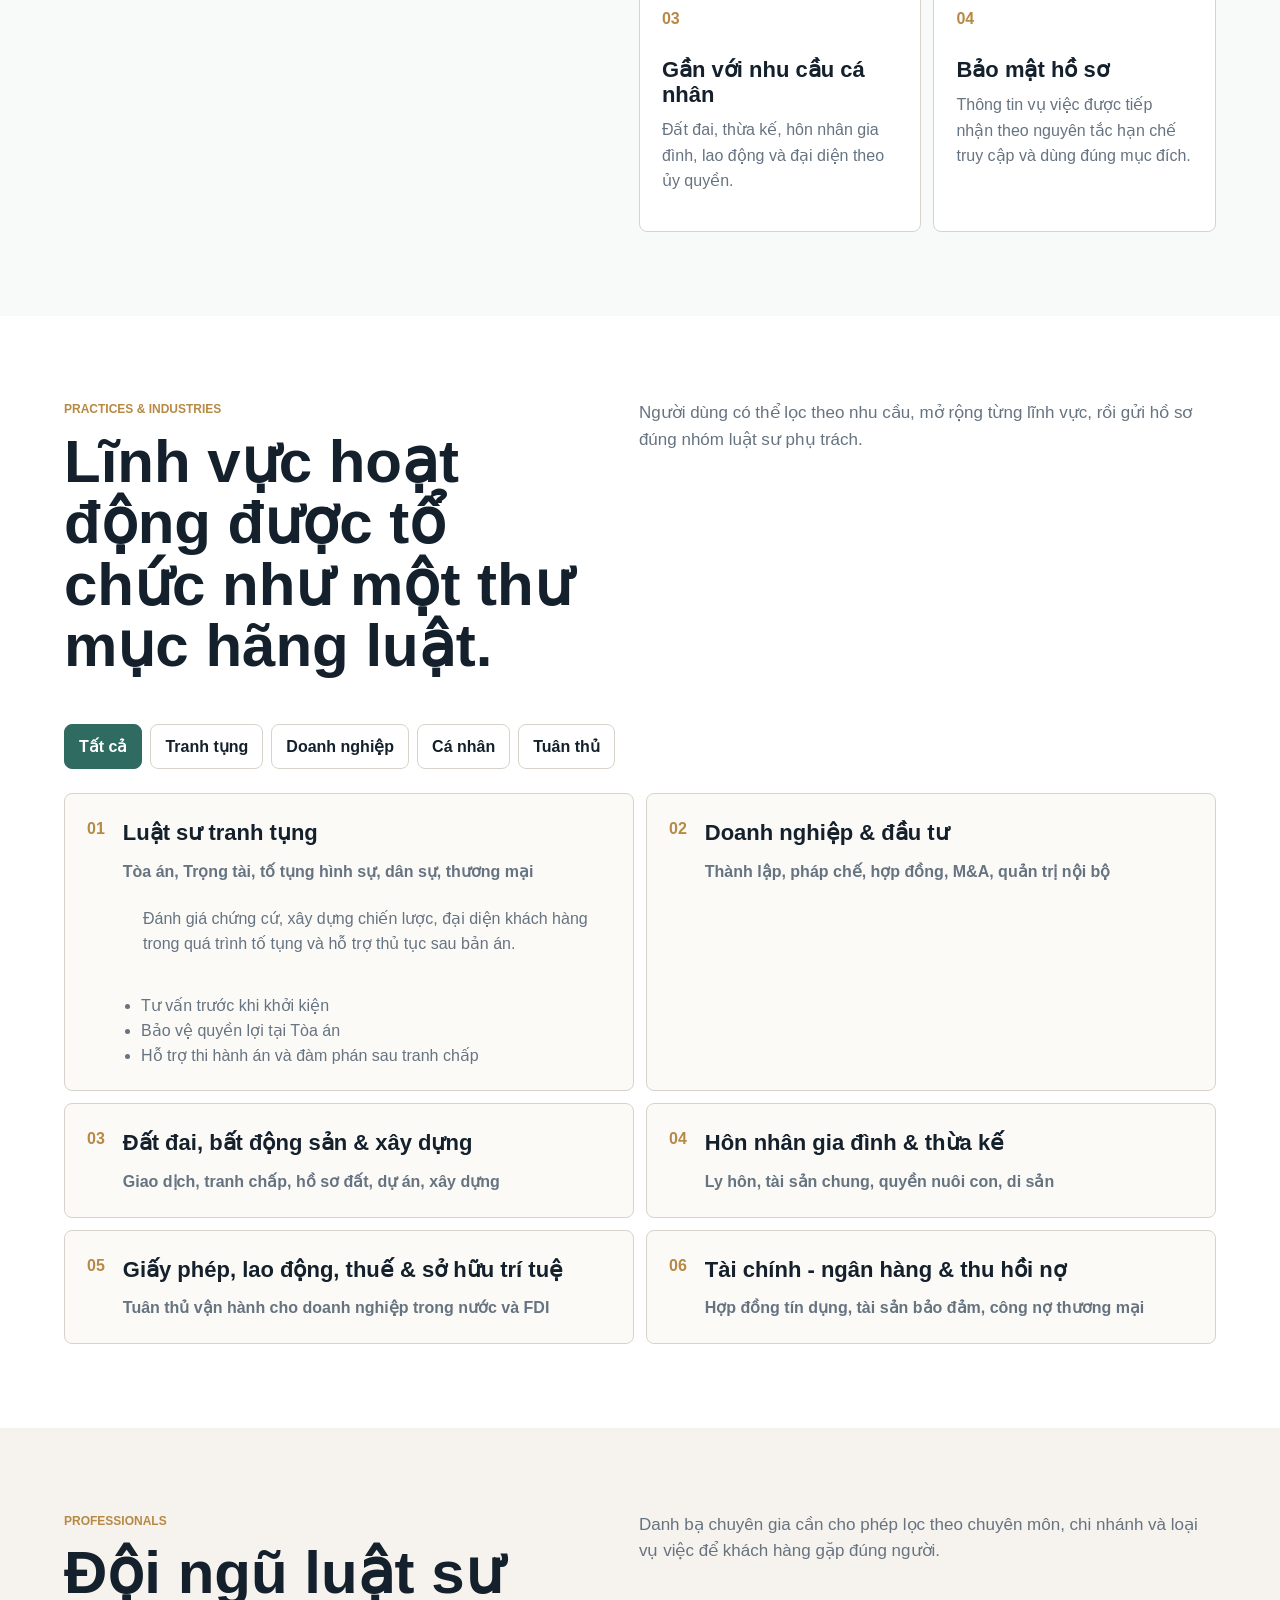
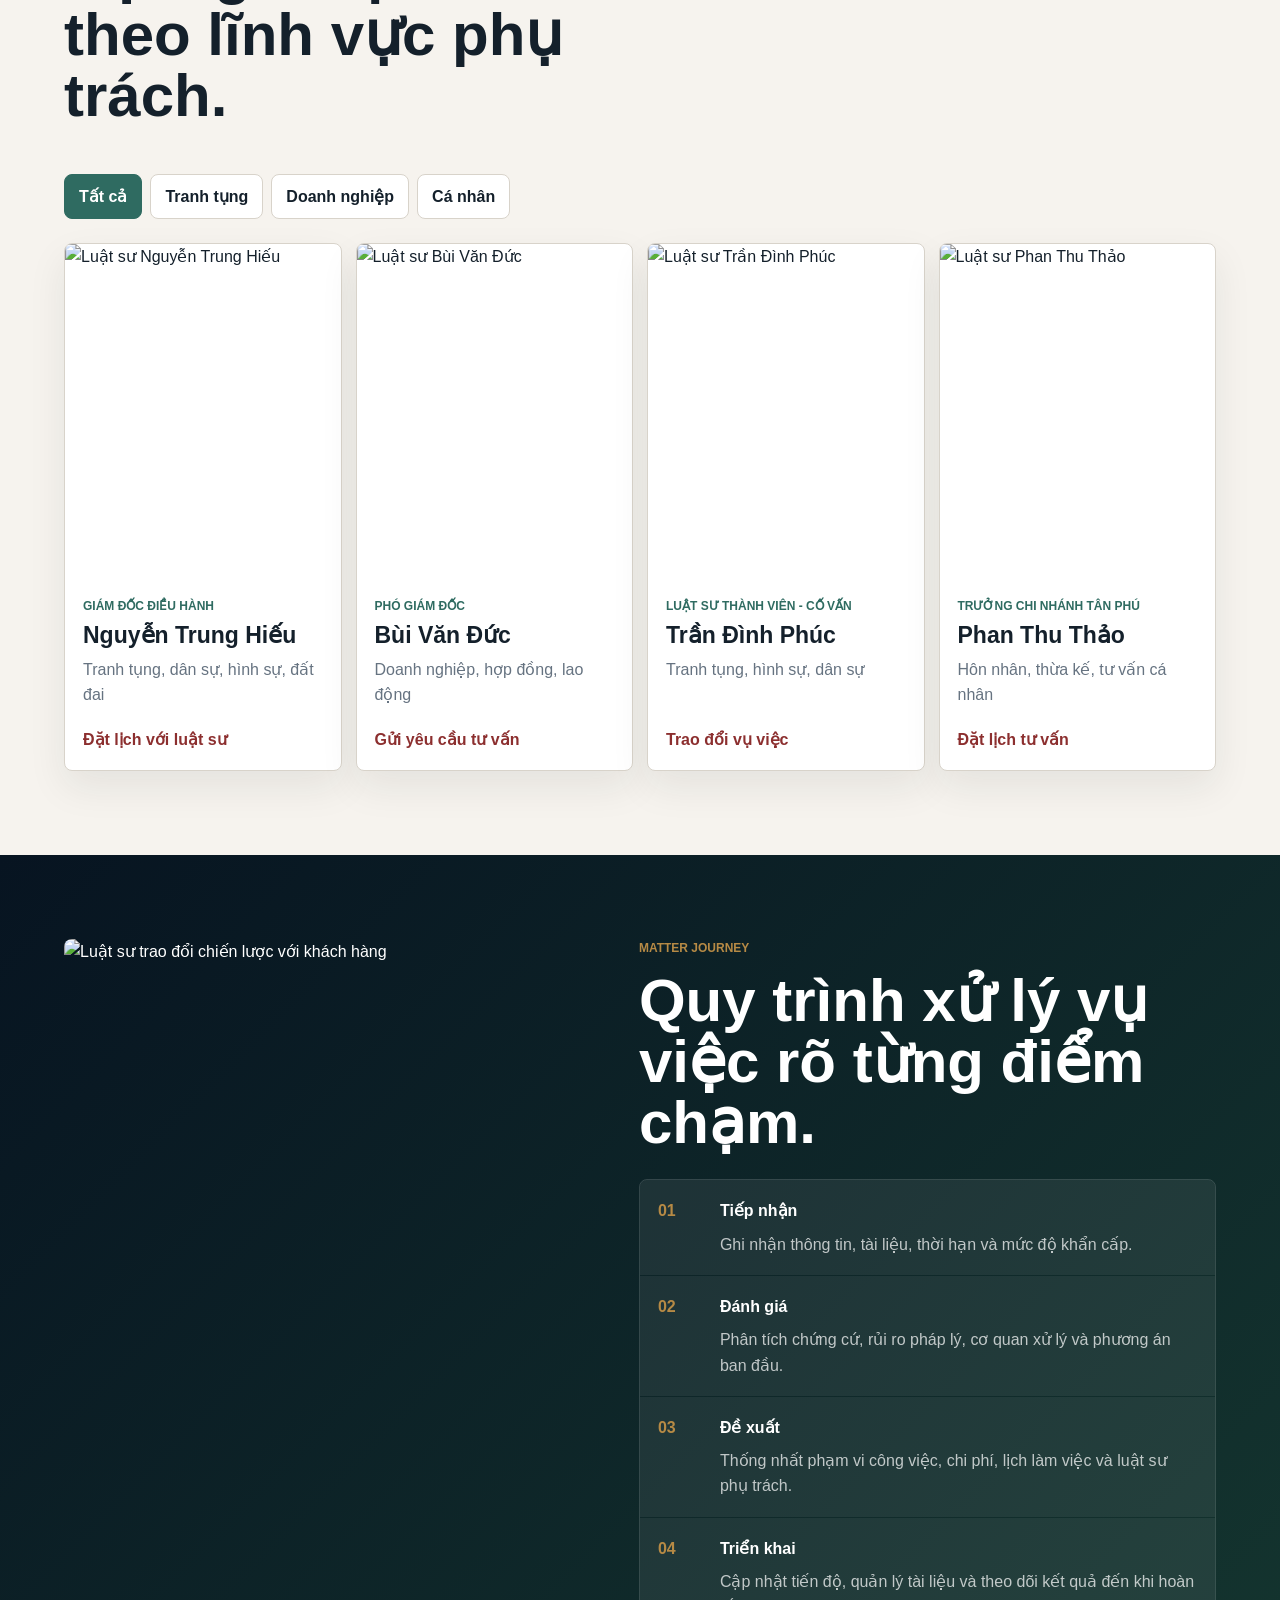
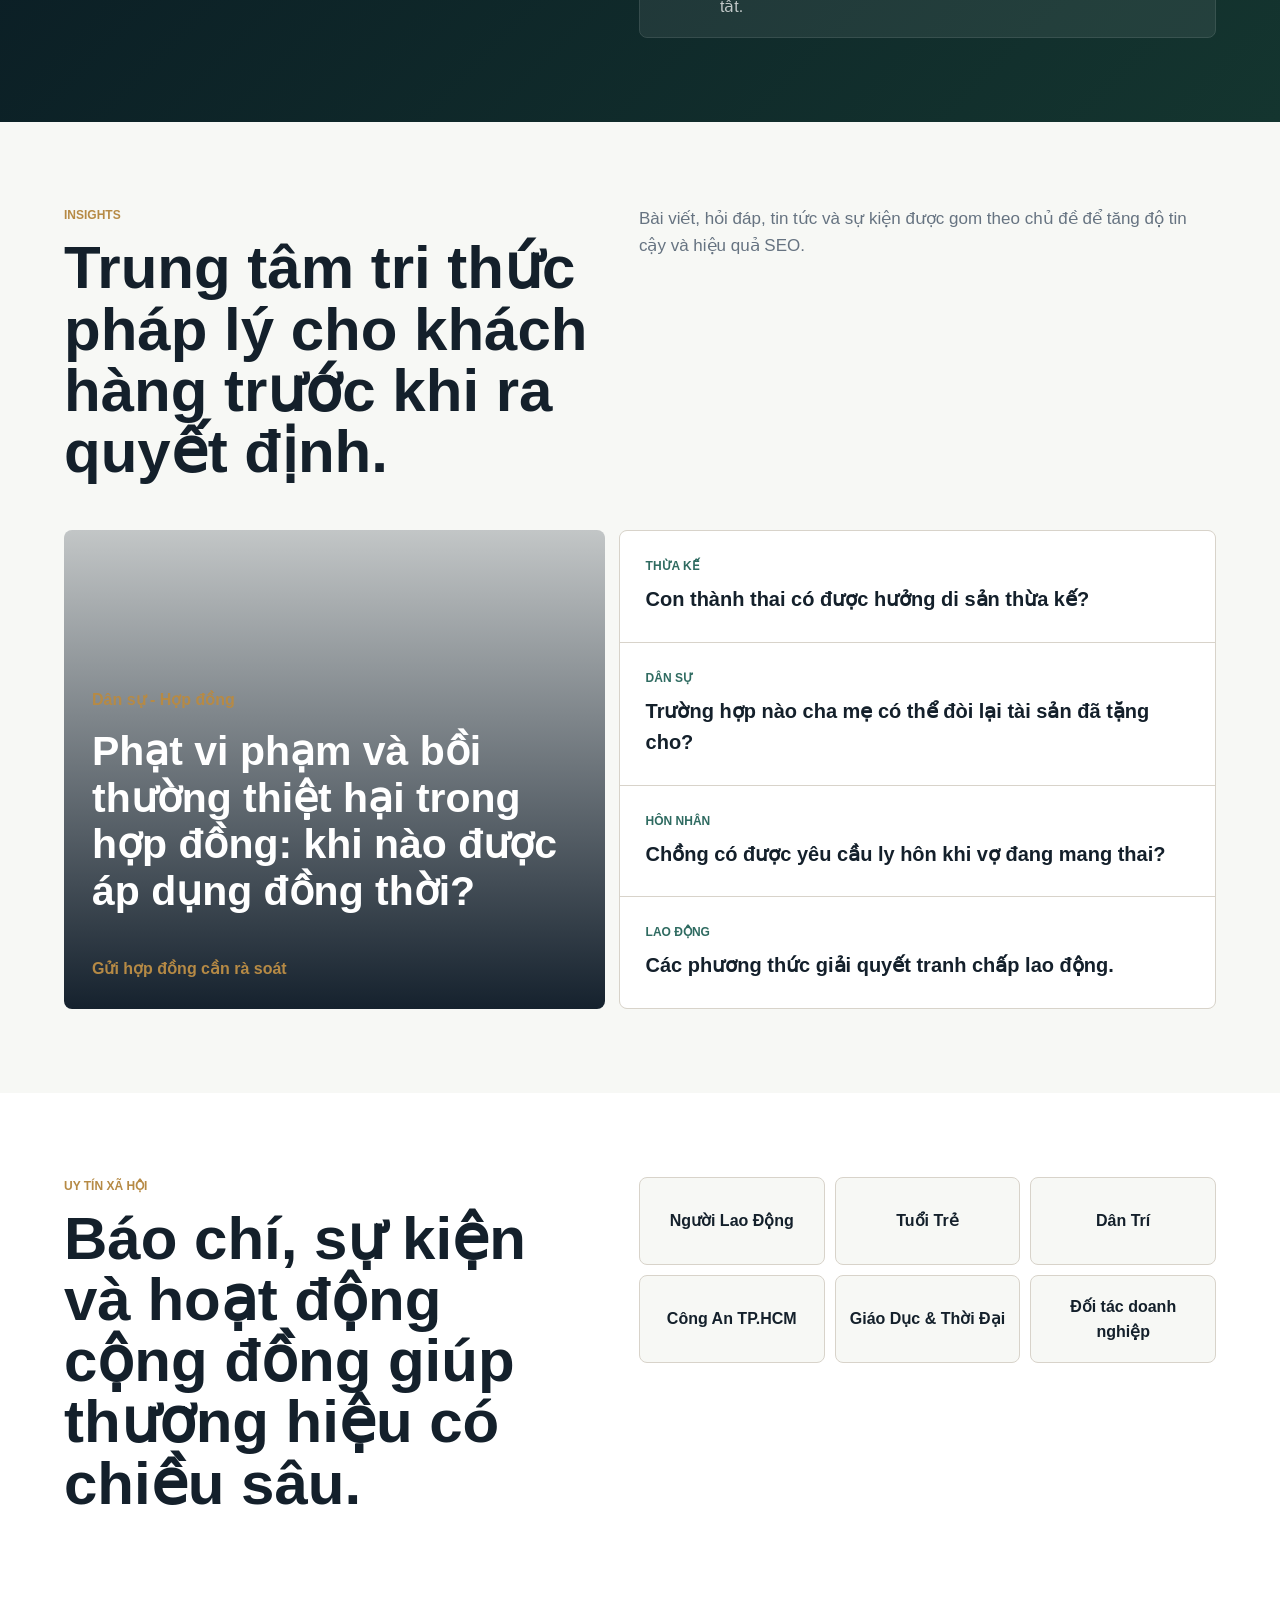
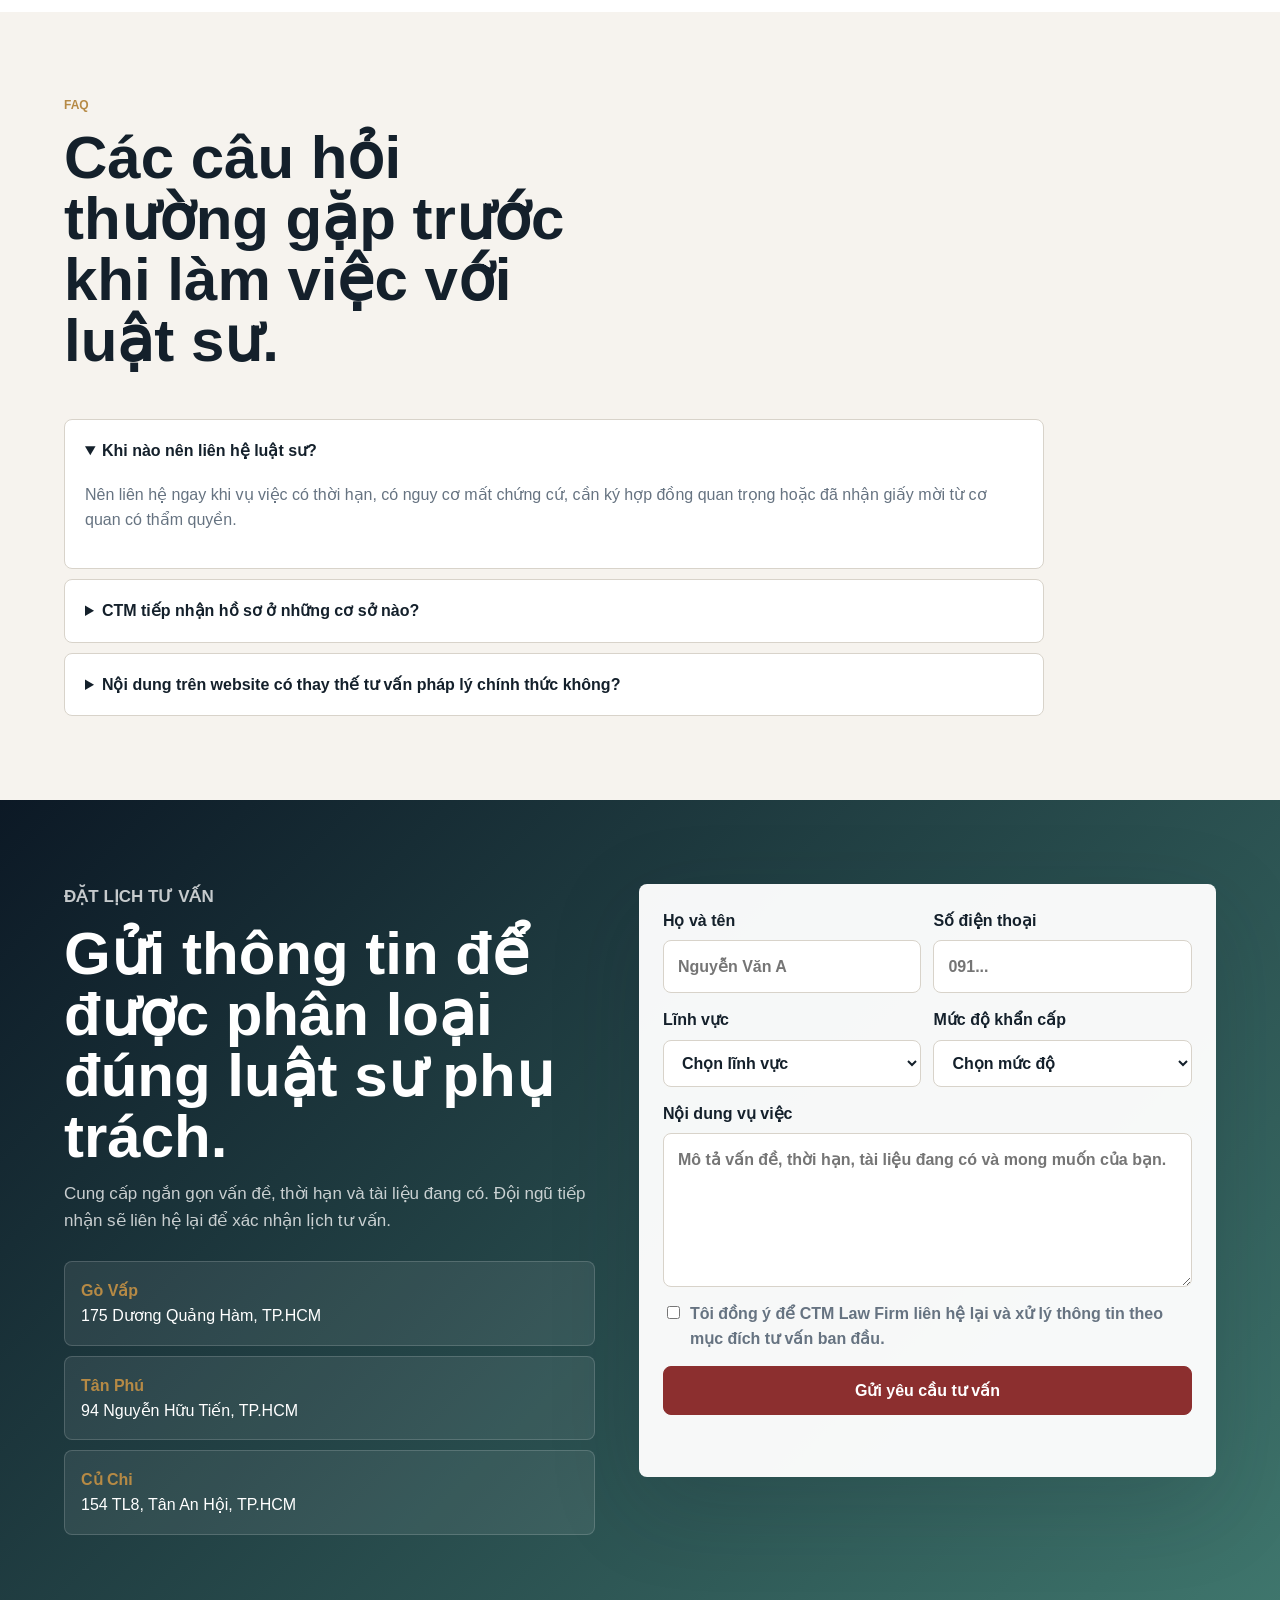
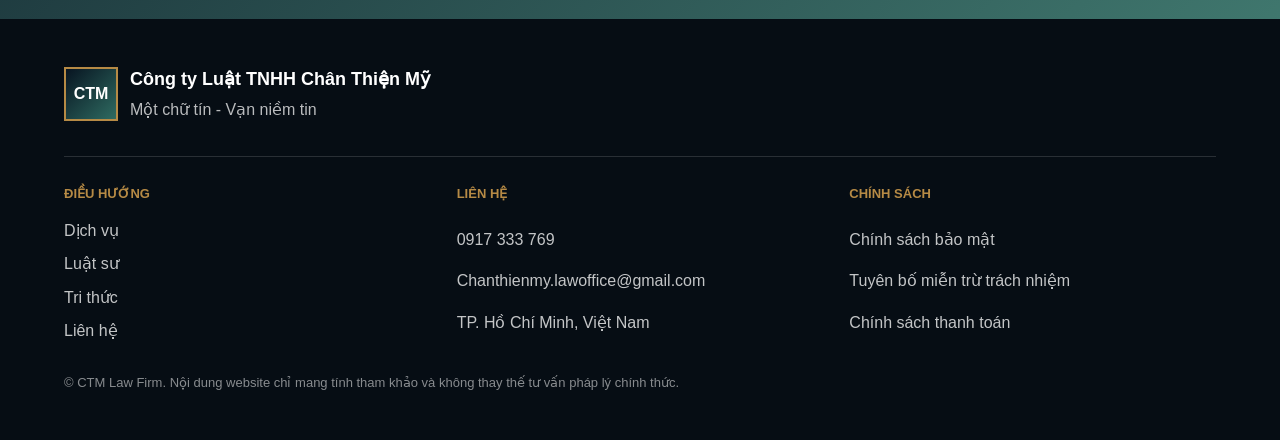
==== commit 5372f536: "Polish law firm website experience" ====
--- a/site/index.html
+++ b/site/index.html
@@ -6,19 +6,49 @@
     <title>Luật Chân Thiện Mỹ | CTM Law Firm</title>
     <meta
       name="description"
-      content="Bản nâng cấp website Luật Chân Thiện Mỹ: dịch vụ pháp lý, đội ngũ luật sư, tri thức pháp lý và tư vấn nhanh cho cá nhân, doanh nghiệp."
+      content="Luật Chân Thiện Mỹ tư vấn, tranh tụng và đại diện pháp lý cho cá nhân, doanh nghiệp tại TP.HCM và các tỉnh lân cận."
     />
-    <meta name="theme-color" content="#0b1d2c" />
+    <meta name="theme-color" content="#071421" />
+    <meta property="og:title" content="Luật Chân Thiện Mỹ | CTM Law Firm" />
+    <meta
+      property="og:description"
+      content="Hãng luật tại TP.HCM với thế mạnh tranh tụng, doanh nghiệp, đất đai, giấy phép, lao động, hôn nhân gia đình và thừa kế."
+    />
     <link rel="preconnect" href="https://images.unsplash.com" />
     <link rel="stylesheet" href="styles.css" />
+    <script type="application/ld+json">
+      {
+        "@context": "https://schema.org",
+        "@type": "LegalService",
+        "name": "Công ty Luật TNHH Chân Thiện Mỹ",
+        "alternateName": "CTM Law Firm",
+        "url": "https://anky06-ky.github.io/Law/",
+        "telephone": "+84917333769",
+        "email": "Chanthienmy.lawoffice@gmail.com",
+        "areaServed": "Việt Nam",
+        "address": {
+          "@type": "PostalAddress",
+          "addressLocality": "TP. Hồ Chí Minh",
+          "addressCountry": "VN"
+        }
+      }
+    </script>
   </head>
   <body>
+    <a class="skip-link" href="#main">Bỏ qua điều hướng</a>
+
+    <div class="top-strip">
+      <p>Hotline: <a href="tel:+84917333769">0917 333 769</a></p>
+      <p>Thứ 2 - Thứ 6: 08:00 - 17:00 | Thứ 7: 08:00 - 11:30</p>
+      <p><a href="mailto:Chanthienmy.lawoffice@gmail.com">Chanthienmy.lawoffice@gmail.com</a></p>
+    </div>
+
     <header class="site-header">
       <a class="brand" href="#top" aria-label="Luật Chân Thiện Mỹ">
         <span class="brand-mark">CTM</span>
         <span>
           <strong>Luật Chân Thiện Mỹ</strong>
-          <small>Một chữ tín - Vạn niềm tin</small>
+          <small>CTM Law Firm</small>
         </span>
       </a>
 
@@ -29,311 +59,452 @@
       </button>
 
       <nav id="main-nav" class="main-nav" aria-label="Điều hướng chính">
-        <a href="#services">Dịch vụ</a>
-        <a href="#team">Luật sư</a>
+        <div class="nav-item">
+          <a href="#practices">Dịch vụ</a>
+          <div class="mega-menu" aria-label="Menu dịch vụ">
+            <div>
+              <p>Nhóm trọng điểm</p>
+              <a href="#practices">Tranh tụng</a>
+              <a href="#practices">Doanh nghiệp & đầu tư</a>
+              <a href="#practices">Đất đai & bất động sản</a>
+            </div>
+            <div>
+              <p>Cá nhân & gia đình</p>
+              <a href="#practices">Hôn nhân gia đình</a>
+              <a href="#practices">Thừa kế</a>
+              <a href="#practices">Lao động</a>
+            </div>
+            <div>
+              <p>Doanh nghiệp</p>
+              <a href="#practices">M&A</a>
+              <a href="#practices">Giấy phép con</a>
+              <a href="#practices">Thuế & sở hữu trí tuệ</a>
+            </div>
+          </div>
+        </div>
+        <a href="#professionals">Luật sư</a>
         <a href="#insights">Tri thức</a>
-        <a href="#process">Quy trình</a>
+        <a href="#about">Hồ sơ năng lực</a>
         <a href="#contact">Liên hệ</a>
       </nav>
 
-      <a class="header-cta" href="tel:+842812345678">Gọi tư vấn</a>
+      <div class="header-actions">
+        <button class="search-trigger" type="button" aria-expanded="false" aria-controls="search-panel">Tìm kiếm</button>
+        <a class="header-cta" href="#contact">Đặt lịch</a>
+      </div>
     </header>
 
-    <main id="top">
-      <section class="hero">
+    <div id="search-panel" class="search-panel" hidden>
+      <label>
+        Tìm dịch vụ, luật sư, bài viết
+        <input id="site-search" type="search" placeholder="Nhập: tranh chấp đất đai, ly hôn, M&A, Nguyễn Trung Hiếu..." />
+      </label>
+      <div id="search-results" class="search-results" aria-live="polite"></div>
+    </div>
+
+    <main id="main">
+      <section id="top" class="hero">
         <div class="hero-media" aria-hidden="true">
           <img
-            src="https://images.unsplash.com/photo-1589829545856-d10d557cf95f?auto=format&fit=crop&w=1800&q=80"
+            src="https://images.unsplash.com/photo-1589829545856-d10d557cf95f?auto=format&fit=crop&w=1900&q=82"
             alt=""
           />
         </div>
-        <div class="hero-overlay"></div>
-        <div class="hero-content">
-          <p class="eyebrow">CTM Law Firm - Ho Chi Minh City</p>
-          <h1>Bảo vệ quyền lợi bằng chiến lược pháp lý rõ ràng.</h1>
+        <div class="hero-shade"></div>
+        <div class="hero-inner">
+          <p class="eyebrow">CTM Law Firm | TP. Hồ Chí Minh</p>
+          <h1>Luật sư tranh tụng và tư vấn pháp lý cho những việc quan trọng.</h1>
           <p class="hero-copy">
-            Website mới định vị Luật Chân Thiện Mỹ như một hãng luật hiện đại:
-            dễ tìm dịch vụ, dễ gặp đúng luật sư, dễ gửi hồ sơ và đủ mạnh cho SEO dài hạn.
+            Từ nền tảng hành nghề năm 2007, Luật Chân Thiện Mỹ hỗ trợ khách hàng cá nhân và doanh nghiệp
+            trong tranh tụng, đất đai, doanh nghiệp, giấy phép, lao động, hôn nhân gia đình và thừa kế.
           </p>
           <div class="hero-actions">
-            <a class="btn btn-primary" href="#contact">Đặt lịch tư vấn</a>
-            <a class="btn btn-ghost" href="#services">Xem lĩnh vực hoạt động</a>
-          </div>
-        </div>
-        <aside class="hero-panel" aria-label="Điểm nổi bật">
+            <a class="btn btn-primary" href="#contact">Gửi hồ sơ tư vấn</a>
+            <a class="btn btn-ghost" href="#practices">Xem lĩnh vực hoạt động</a>
+          </div>
+        </div>
+        <aside class="hero-intake" aria-label="Tìm nhanh theo nhu cầu">
+          <p>Đi thẳng đến nhu cầu của bạn</p>
+          <a href="#practices">Tôi cần luật sư tranh tụng</a>
+          <a href="#practices">Tôi cần tư vấn doanh nghiệp</a>
+          <a href="#contact">Tôi muốn đặt lịch trong hôm nay</a>
+        </aside>
+      </section>
+
+      <section class="metrics-band" aria-label="Thông tin nổi bật">
+        <div>
+          <strong>18+</strong>
+          <span>Năm phát triển thương hiệu pháp lý</span>
+        </div>
+        <div>
+          <strong>1000+</strong>
+          <span>Khách hàng và vụ việc đã hỗ trợ</span>
+        </div>
+        <div>
+          <strong>20+</strong>
+          <span>Luật sư, chuyên gia, cộng sự</span>
+        </div>
+        <div>
+          <strong>03</strong>
+          <span>Cơ sở tại TP.HCM</span>
+        </div>
+      </section>
+
+      <section id="about" class="section about-section">
+        <div class="section-kicker">Hồ sơ năng lực</div>
+        <div class="about-grid">
+          <div class="section-title">
+            <h2>Một chữ tín - Vạn niềm tin, được chuyển thành trải nghiệm pháp lý rõ ràng.</h2>
+          </div>
+          <div class="about-copy">
+            <p>
+              CTM Law Firm định vị mình không chỉ là nơi giải đáp câu hỏi pháp luật, mà là đối tác đồng hành
+              từ lúc đánh giá rủi ro, lập chiến lược, chuẩn bị hồ sơ đến khi theo dõi kết quả.
+            </p>
+            <div class="trust-grid">
+              <article>
+                <span>01</span>
+                <h3>Tranh tụng là trục năng lực</h3>
+                <p>Kinh nghiệm xử lý tranh chấp tại Tòa án, Trọng tài và giai đoạn thi hành án.</p>
+              </article>
+              <article>
+                <span>02</span>
+                <h3>Đủ rộng cho doanh nghiệp</h3>
+                <p>Pháp chế thường xuyên, hợp đồng, thu hồi nợ, giấy phép, M&A và đầu tư.</p>
+              </article>
+              <article>
+                <span>03</span>
+                <h3>Gần với nhu cầu cá nhân</h3>
+                <p>Đất đai, thừa kế, hôn nhân gia đình, lao động và đại diện theo ủy quyền.</p>
+              </article>
+              <article>
+                <span>04</span>
+                <h3>Bảo mật hồ sơ</h3>
+                <p>Thông tin vụ việc được tiếp nhận theo nguyên tắc hạn chế truy cập và dùng đúng mục đích.</p>
+              </article>
+            </div>
+          </div>
+        </div>
+      </section>
+
+      <section id="practices" class="section practice-section">
+        <div class="section-head">
           <div>
-            <strong>18+</strong>
-            <span>Năm kinh nghiệm</span>
-          </div>
+            <p class="eyebrow">Practices & Industries</p>
+            <h2>Lĩnh vực hoạt động được tổ chức như một thư mục hãng luật.</h2>
+          </div>
+          <p>
+            Người dùng có thể lọc theo nhu cầu, mở rộng từng lĩnh vực, rồi gửi hồ sơ đúng nhóm luật sư phụ trách.
+          </p>
+        </div>
+
+        <div class="filter-bar" aria-label="Lọc dịch vụ">
+          <button class="filter-btn is-active" type="button" data-filter="all" data-target="practice-card">Tất cả</button>
+          <button class="filter-btn" type="button" data-filter="litigation" data-target="practice-card">Tranh tụng</button>
+          <button class="filter-btn" type="button" data-filter="business" data-target="practice-card">Doanh nghiệp</button>
+          <button class="filter-btn" type="button" data-filter="personal" data-target="practice-card">Cá nhân</button>
+          <button class="filter-btn" type="button" data-filter="compliance" data-target="practice-card">Tuân thủ</button>
+        </div>
+
+        <div class="practice-directory" data-search-scope>
+          <details class="practice-card" open data-category="litigation personal" data-search-item="Luật sư tranh tụng tòa án trọng tài hình sự dân sự đất đai hợp đồng">
+            <summary>
+              <span>01</span>
+              <strong>Luật sư tranh tụng</strong>
+              <em>Tòa án, Trọng tài, tố tụng hình sự, dân sự, thương mại</em>
+            </summary>
+            <div class="practice-detail">
+              <p>Đánh giá chứng cứ, xây dựng chiến lược, đại diện khách hàng trong quá trình tố tụng và hỗ trợ thủ tục sau bản án.</p>
+              <ul>
+                <li>Tư vấn trước khi khởi kiện</li>
+                <li>Bảo vệ quyền lợi tại Tòa án</li>
+                <li>Hỗ trợ thi hành án và đàm phán sau tranh chấp</li>
+              </ul>
+            </div>
+          </details>
+          <details class="practice-card" data-category="business compliance" data-search-item="Doanh nghiệp đầu tư pháp chế hợp đồng quản trị nội bộ M&A">
+            <summary>
+              <span>02</span>
+              <strong>Doanh nghiệp & đầu tư</strong>
+              <em>Thành lập, pháp chế, hợp đồng, M&A, quản trị nội bộ</em>
+            </summary>
+            <div class="practice-detail">
+              <p>Thiết kế pháp lý cho hoạt động kinh doanh, giảm rủi ro hợp đồng và đồng hành khi doanh nghiệp mở rộng.</p>
+              <ul>
+                <li>Tư vấn thành lập và thay đổi đăng ký doanh nghiệp</li>
+                <li>Soạn thảo hợp đồng, quy chế, thỏa thuận cổ đông</li>
+                <li>Rà soát giao dịch mua bán và sáp nhập</li>
+              </ul>
+            </div>
+          </details>
+          <details class="practice-card" data-category="litigation personal business" data-search-item="Đất đai bất động sản xây dựng sổ đỏ tranh chấp chuyển nhượng">
+            <summary>
+              <span>03</span>
+              <strong>Đất đai, bất động sản & xây dựng</strong>
+              <em>Giao dịch, tranh chấp, hồ sơ đất, dự án, xây dựng</em>
+            </summary>
+            <div class="practice-detail">
+              <p>Hỗ trợ từ hồ sơ hành chính đất đai đến tranh chấp quyền sử dụng đất, hợp đồng chuyển nhượng và dự án.</p>
+              <ul>
+                <li>Kiểm tra pháp lý nhà đất</li>
+                <li>Giải quyết tranh chấp đất đai</li>
+                <li>Tư vấn hợp đồng, đền bù, thừa kế nhà đất</li>
+              </ul>
+            </div>
+          </details>
+          <details class="practice-card" data-category="personal litigation" data-search-item="Hôn nhân gia đình ly hôn con chung tài sản thừa kế di chúc">
+            <summary>
+              <span>04</span>
+              <strong>Hôn nhân gia đình & thừa kế</strong>
+              <em>Ly hôn, tài sản chung, quyền nuôi con, di sản</em>
+            </summary>
+            <div class="practice-detail">
+              <p>Tư vấn phương án mềm trước, tranh tụng khi cần, chú trọng bảo vệ quyền lợi và dữ liệu riêng tư của gia đình.</p>
+              <ul>
+                <li>Ly hôn thuận tình hoặc đơn phương</li>
+                <li>Tranh chấp nuôi con và chia tài sản</li>
+                <li>Di chúc, khai nhận và phân chia di sản</li>
+              </ul>
+            </div>
+          </details>
+          <details class="practice-card" data-category="business compliance" data-search-item="Giấy phép lao động visa giấy phép con thuế sở hữu trí tuệ">
+            <summary>
+              <span>05</span>
+              <strong>Giấy phép, lao động, thuế & sở hữu trí tuệ</strong>
+              <em>Tuân thủ vận hành cho doanh nghiệp trong nước và FDI</em>
+            </summary>
+            <div class="practice-detail">
+              <p>Chuẩn hóa giấy phép và nghĩa vụ pháp lý để doanh nghiệp vận hành ổn định, tránh bị động khi thanh kiểm tra.</p>
+              <ul>
+                <li>Giấy phép kinh doanh có điều kiện</li>
+                <li>Giấy phép lao động, visa và hồ sơ người nước ngoài</li>
+                <li>Nhãn hiệu, thuế, hợp đồng lao động</li>
+              </ul>
+            </div>
+          </details>
+          <details class="practice-card" data-category="business litigation" data-search-item="Tài chính ngân hàng thu hồi nợ tín dụng tài sản bảo đảm">
+            <summary>
+              <span>06</span>
+              <strong>Tài chính - ngân hàng & thu hồi nợ</strong>
+              <em>Hợp đồng tín dụng, tài sản bảo đảm, công nợ thương mại</em>
+            </summary>
+            <div class="practice-detail">
+              <p>Phân tích nghĩa vụ thanh toán, tài sản bảo đảm và khả năng thu hồi trước khi chọn thương lượng hay tố tụng.</p>
+              <ul>
+                <li>Rà soát hợp đồng tín dụng</li>
+                <li>Đại diện thu hồi nợ</li>
+                <li>Xử lý tài sản bảo đảm và tranh chấp tài chính</li>
+              </ul>
+            </div>
+          </details>
+        </div>
+      </section>
+
+      <section id="professionals" class="section professionals-section">
+        <div class="section-head">
           <div>
-            <strong>1000+</strong>
-            <span>Khách hàng và vụ việc</span>
-          </div>
-          <div>
-            <strong>20+</strong>
-            <span>Luật sư, chuyên gia, cộng sự</span>
-          </div>
-        </aside>
-      </section>
-
-      <section class="quick-search" aria-label="Tìm nhanh dịch vụ">
-        <div>
-          <p class="eyebrow">Tìm đúng hướng xử lý</p>
-          <h2>Bạn đang cần hỗ trợ vấn đề gì?</h2>
-        </div>
-        <label class="search-box">
-          <span>Tìm dịch vụ, luật sư, bài viết</span>
-          <input id="site-search" type="search" placeholder="Ví dụ: tranh chấp đất đai, ly hôn, thành lập doanh nghiệp..." />
-        </label>
-        <div id="search-results" class="search-results" aria-live="polite"></div>
-      </section>
-
-      <section id="services" class="section services-section">
-        <div class="section-heading">
-          <p class="eyebrow">Lĩnh vực hoạt động</p>
-          <h2>Dịch vụ được tổ chức theo nhu cầu thật của khách hàng.</h2>
-          <p>
-            Cấu trúc mới gom dịch vụ theo nhóm rõ ràng, mỗi nhóm có đường dẫn tới trang chi tiết,
-            FAQ, bài viết liên quan và form gửi hồ sơ.
-          </p>
-        </div>
-
-        <div class="service-grid" data-search-scope>
-          <article class="service-card featured" data-search-item="Tranh tụng Tòa án trọng tài dân sự hình sự đất đai hợp đồng">
-            <span>01</span>
-            <h3>Luật sư tranh tụng</h3>
-            <p>Đại diện, bào chữa, bảo vệ quyền lợi tại Tòa án, Trọng tài và cơ quan tố tụng.</p>
-            <a href="#contact">Trao đổi vụ việc</a>
-          </article>
-          <article class="service-card" data-search-item="Doanh nghiệp đầu tư pháp chế hợp đồng mua bán sáp nhập M&A">
-            <span>02</span>
-            <h3>Doanh nghiệp & đầu tư</h3>
-            <p>Thành lập, quản trị nội bộ, hợp đồng, pháp chế thường xuyên và M&A.</p>
-            <a href="#contact">Nhận tư vấn</a>
-          </article>
-          <article class="service-card" data-search-item="Đất đai nhà ở bất động sản xây dựng sổ đỏ tranh chấp">
-            <span>03</span>
-            <h3>Đất đai & bất động sản</h3>
-            <p>Tư vấn hồ sơ, giao dịch, thừa kế, đền bù, tranh chấp quyền sử dụng đất.</p>
-            <a href="#contact">Kiểm tra hồ sơ</a>
-          </article>
-          <article class="service-card" data-search-item="Hôn nhân gia đình ly hôn tài sản con chung thừa kế">
-            <span>04</span>
-            <h3>Hôn nhân, gia đình & thừa kế</h3>
-            <p>Ly hôn, phân chia tài sản, quyền nuôi con, di chúc và tranh chấp di sản.</p>
-            <a href="#contact">Hỏi luật sư</a>
-          </article>
-          <article class="service-card" data-search-item="Giấy phép lao động visa giấy phép con sở hữu trí tuệ thuế">
-            <span>05</span>
-            <h3>Giấy phép & tuân thủ</h3>
-            <p>Giấy phép kinh doanh có điều kiện, visa, lao động, thuế và sở hữu trí tuệ.</p>
-            <a href="#contact">Gửi yêu cầu</a>
-          </article>
-          <article class="service-card" data-search-item="Tài chính ngân hàng thu hồi nợ bảo đảm tín dụng">
-            <span>06</span>
-            <h3>Tài chính - ngân hàng</h3>
-            <p>Hợp đồng tín dụng, tài sản bảo đảm, xử lý nợ và tranh chấp tài chính.</p>
-            <a href="#contact">Đặt lịch</a>
-          </article>
-        </div>
-      </section>
-
-      <section class="section split-section">
-        <div class="visual-column">
-          <img
-            src="https://images.unsplash.com/photo-1521791136064-7986c2920216?auto=format&fit=crop&w=1200&q=80"
-            alt="Luật sư trao đổi chiến lược pháp lý với khách hàng"
-          />
-        </div>
-        <div class="content-column">
-          <p class="eyebrow">Nâng cấp từ website cũ</p>
-          <h2>Từ trang giới thiệu thành hệ thống tạo niềm tin và tạo lead.</h2>
-          <div class="upgrade-list">
-            <div>
-              <strong>Mega menu dịch vụ</strong>
-              <span>Khách hàng tìm đúng lĩnh vực trong 2-3 click, không bị lạc giữa quá nhiều danh mục.</span>
-            </div>
-            <div>
-              <strong>Trang luật sư chuẩn hồ sơ</strong>
-              <span>Thể hiện chuyên môn, bài viết, vụ việc tiêu biểu và nút đặt lịch riêng.</span>
-            </div>
-            <div>
-              <strong>Content hub pháp lý</strong>
-              <span>Bài viết, hỏi đáp và insight được gom theo chủ đề để tăng SEO và uy tín chuyên môn.</span>
-            </div>
-            <div>
-              <strong>Form tư vấn an toàn</strong>
-              <span>Có phân loại lĩnh vực, trạng thái lead, chống spam và cảnh báo bảo mật dữ liệu.</span>
-            </div>
-          </div>
-        </div>
-      </section>
-
-      <section id="team" class="section team-section">
-        <div class="section-heading compact">
-          <p class="eyebrow">Đội ngũ luật sư</p>
-          <h2>Hồ sơ chuyên gia rõ vai trò, rõ thế mạnh.</h2>
-        </div>
-        <div class="team-grid" data-search-scope>
-          <article class="lawyer-card" data-search-item="Nguyễn Trung Hiếu giám đốc tranh tụng dân sự hình sự">
-            <img src="https://images.unsplash.com/photo-1556157382-97eda2d62296?auto=format&fit=crop&w=900&q=80" alt="Luật sư Nguyễn Trung Hiếu" />
+            <p class="eyebrow">Professionals</p>
+            <h2>Đội ngũ luật sư theo lĩnh vực phụ trách.</h2>
+          </div>
+          <p>Danh bạ chuyên gia cần cho phép lọc theo chuyên môn, chi nhánh và loại vụ việc để khách hàng gặp đúng người.</p>
+        </div>
+
+        <div class="filter-bar" aria-label="Lọc luật sư">
+          <button class="filter-btn is-active" type="button" data-filter="all" data-target="lawyer-card">Tất cả</button>
+          <button class="filter-btn" type="button" data-filter="litigation" data-target="lawyer-card">Tranh tụng</button>
+          <button class="filter-btn" type="button" data-filter="business" data-target="lawyer-card">Doanh nghiệp</button>
+          <button class="filter-btn" type="button" data-filter="personal" data-target="lawyer-card">Cá nhân</button>
+        </div>
+
+        <div class="lawyer-grid" data-search-scope>
+          <article class="lawyer-card" data-category="litigation" data-search-item="Nguyễn Trung Hiếu giám đốc điều hành tranh tụng dân sự hình sự đất đai">
+            <img src="https://images.unsplash.com/photo-1556157382-97eda2d62296?auto=format&fit=crop&w=900&q=82" alt="Luật sư Nguyễn Trung Hiếu" />
             <div>
               <p>Giám đốc điều hành</p>
               <h3>Nguyễn Trung Hiếu</h3>
               <span>Tranh tụng, dân sự, hình sự, đất đai</span>
+              <a href="#contact">Đặt lịch với luật sư</a>
             </div>
           </article>
-          <article class="lawyer-card" data-search-item="Bùi Văn Đức phó giám đốc doanh nghiệp lao động">
-            <img src="https://images.unsplash.com/photo-1560250097-0b93528c311a?auto=format&fit=crop&w=900&q=80" alt="Luật sư Bùi Văn Đức" />
+          <article class="lawyer-card" data-category="business" data-search-item="Bùi Văn Đức phó giám đốc doanh nghiệp hợp đồng lao động">
+            <img src="https://images.unsplash.com/photo-1560250097-0b93528c311a?auto=format&fit=crop&w=900&q=82" alt="Luật sư Bùi Văn Đức" />
             <div>
               <p>Phó giám đốc</p>
               <h3>Bùi Văn Đức</h3>
               <span>Doanh nghiệp, hợp đồng, lao động</span>
+              <a href="#contact">Gửi yêu cầu tư vấn</a>
             </div>
           </article>
-          <article class="lawyer-card" data-search-item="Trần Đình Phúc cố vấn tranh tụng hình sự dân sự">
-            <img src="https://images.unsplash.com/photo-1500648767791-00dcc994a43e?auto=format&fit=crop&w=900&q=80" alt="Luật sư Trần Đình Phúc" />
+          <article class="lawyer-card" data-category="litigation" data-search-item="Trần Đình Phúc luật sư thành viên cố vấn tranh tụng hình sự dân sự">
+            <img src="https://images.unsplash.com/photo-1500648767791-00dcc994a43e?auto=format&fit=crop&w=900&q=82" alt="Luật sư Trần Đình Phúc" />
             <div>
               <p>Luật sư thành viên - Cố vấn</p>
               <h3>Trần Đình Phúc</h3>
               <span>Tranh tụng, hình sự, dân sự</span>
+              <a href="#contact">Trao đổi vụ việc</a>
             </div>
           </article>
-          <article class="lawyer-card" data-search-item="Phan Thu Thảo trưởng chi nhánh hôn nhân gia đình thừa kế">
-            <img src="https://images.unsplash.com/photo-1573496359142-b8d87734a5a2?auto=format&fit=crop&w=900&q=80" alt="Luật sư Phan Thu Thảo" />
+          <article class="lawyer-card" data-category="personal" data-search-item="Phan Thu Thảo trưởng chi nhánh Tân Phú hôn nhân thừa kế cá nhân">
+            <img src="https://images.unsplash.com/photo-1573496359142-b8d87734a5a2?auto=format&fit=crop&w=900&q=82" alt="Luật sư Phan Thu Thảo" />
             <div>
               <p>Trưởng chi nhánh Tân Phú</p>
               <h3>Phan Thu Thảo</h3>
               <span>Hôn nhân, thừa kế, tư vấn cá nhân</span>
+              <a href="#contact">Đặt lịch tư vấn</a>
             </div>
           </article>
         </div>
       </section>
 
-      <section id="process" class="section process-section">
-        <div class="section-heading">
-          <p class="eyebrow">Quy trình dịch vụ</p>
-          <h2>Minh bạch từ lúc tiếp nhận đến khi hoàn tất.</h2>
-        </div>
-        <ol class="process-list">
-          <li>
-            <span>01</span>
-            <h3>Tiếp nhận yêu cầu</h3>
-            <p>Khách hàng gửi thông tin qua form, hotline, Zalo hoặc đặt lịch tư vấn.</p>
-          </li>
-          <li>
-            <span>02</span>
-            <h3>Đánh giá sơ bộ</h3>
-            <p>Luật sư phân loại hồ sơ, xác định rủi ro, thời hạn và hướng xử lý ban đầu.</p>
-          </li>
-          <li>
-            <span>03</span>
-            <h3>Đề xuất phương án</h3>
-            <p>Gửi phạm vi công việc, chi phí, tài liệu cần chuẩn bị và mốc thời gian.</p>
-          </li>
-          <li>
-            <span>04</span>
-            <h3>Triển khai & cập nhật</h3>
-            <p>Theo dõi tiến độ, lưu vết trao đổi và cập nhật kết quả cho khách hàng.</p>
-          </li>
-        </ol>
+      <section class="section matter-section">
+        <div class="matter-visual">
+          <img
+            src="https://images.unsplash.com/photo-1521791055366-0d553872125f?auto=format&fit=crop&w=1200&q=82"
+            loading="lazy"
+            alt="Luật sư trao đổi chiến lược với khách hàng"
+          />
+        </div>
+        <div class="matter-copy">
+          <p class="eyebrow">Matter Journey</p>
+          <h2>Quy trình xử lý vụ việc rõ từng điểm chạm.</h2>
+          <ol class="journey-list">
+            <li><span>01</span><strong>Tiếp nhận</strong><p>Ghi nhận thông tin, tài liệu, thời hạn và mức độ khẩn cấp.</p></li>
+            <li><span>02</span><strong>Đánh giá</strong><p>Phân tích chứng cứ, rủi ro pháp lý, cơ quan xử lý và phương án ban đầu.</p></li>
+            <li><span>03</span><strong>Đề xuất</strong><p>Thống nhất phạm vi công việc, chi phí, lịch làm việc và luật sư phụ trách.</p></li>
+            <li><span>04</span><strong>Triển khai</strong><p>Cập nhật tiến độ, quản lý tài liệu và theo dõi kết quả đến khi hoàn tất.</p></li>
+          </ol>
+        </div>
       </section>
 
       <section id="insights" class="section insights-section">
-        <div class="section-heading compact">
-          <p class="eyebrow">Tri thức pháp lý</p>
-          <h2>Content hub giúp khách hàng tin trước khi gọi.</h2>
-        </div>
-        <div class="insight-layout" data-search-scope>
-          <article class="insight-feature" data-search-item="Phạt vi phạm bồi thường thiệt hại hợp đồng">
+        <div class="section-head">
+          <div>
+            <p class="eyebrow">Insights</p>
+            <h2>Trung tâm tri thức pháp lý cho khách hàng trước khi ra quyết định.</h2>
+          </div>
+          <p>Bài viết, hỏi đáp, tin tức và sự kiện được gom theo chủ đề để tăng độ tin cậy và hiệu quả SEO.</p>
+        </div>
+
+        <div class="insight-grid" data-search-scope>
+          <article class="feature-insight" data-search-item="Phạt vi phạm bồi thường thiệt hại hợp đồng áp dụng đồng thời">
             <p>Dân sự - Hợp đồng</p>
-            <h3>Phạt vi phạm và bồi thường thiệt hại có được áp dụng đồng thời?</h3>
-            <span>Gợi ý trang bài viết dài có mục lục, tác giả luật sư, FAQ schema và CTA gửi hợp đồng.</span>
+            <h3>Phạt vi phạm và bồi thường thiệt hại trong hợp đồng: khi nào được áp dụng đồng thời?</h3>
+            <a href="#contact">Gửi hợp đồng cần rà soát</a>
           </article>
           <div class="insight-list">
-            <a href="#contact" data-search-item="Thừa kế con thành thai di sản">
+            <a href="#contact" data-search-item="Con thành thai hưởng di sản thừa kế">
               <span>Thừa kế</span>
               Con thành thai có được hưởng di sản thừa kế?
             </a>
-            <a href="#contact" data-search-item="Ly hôn vợ mang thai nuôi con dưới 12 tháng">
+            <a href="#contact" data-search-item="Cha mẹ đòi lại tài sản đã tặng cho">
+              <span>Dân sự</span>
+              Trường hợp nào cha mẹ có thể đòi lại tài sản đã tặng cho?
+            </a>
+            <a href="#contact" data-search-item="Ly hôn vợ mang thai con dưới 12 tháng">
               <span>Hôn nhân</span>
               Chồng có được yêu cầu ly hôn khi vợ đang mang thai?
             </a>
-            <a href="#contact" data-search-item="Lao động tiền lương kỷ luật hợp đồng lao động">
+            <a href="#contact" data-search-item="Tranh chấp lao động tiền lương kỷ luật">
               <span>Lao động</span>
-              Quy định về tiền lương và kỷ luật lao động mới nhất.
+              Các phương thức giải quyết tranh chấp lao động.
             </a>
-            <a href="#contact" data-search-item="Thuế doanh nghiệp ưu đãi rủi ro pháp lý">
-              <span>Doanh nghiệp</span>
-              Ưu đãi thuế thu nhập doanh nghiệp và rủi ro cần tránh.
-            </a>
-          </div>
+          </div>
+        </div>
+      </section>
+
+      <section class="section media-section">
+        <div>
+          <p class="eyebrow">Uy tín xã hội</p>
+          <h2>Báo chí, sự kiện và hoạt động cộng đồng giúp thương hiệu có chiều sâu.</h2>
+        </div>
+        <div class="media-wall" aria-label="Kênh truyền thông và đối tác">
+          <span>Người Lao Động</span>
+          <span>Tuổi Trẻ</span>
+          <span>Dân Trí</span>
+          <span>Công An TP.HCM</span>
+          <span>Giáo Dục & Thời Đại</span>
+          <span>Đối tác doanh nghiệp</span>
         </div>
       </section>
 
       <section class="section faq-section">
-        <div class="section-heading compact">
-          <p class="eyebrow">Hỏi đáp nhanh</p>
-          <h2>Các câu hỏi giúp giảm ma sát trước khi tư vấn.</h2>
+        <div class="section-head">
+          <div>
+            <p class="eyebrow">FAQ</p>
+            <h2>Các câu hỏi thường gặp trước khi làm việc với luật sư.</h2>
+          </div>
         </div>
         <div class="faq-list">
           <details open>
             <summary>Khi nào nên liên hệ luật sư?</summary>
-            <p>Nên liên hệ ngay khi phát sinh tranh chấp, cần ký hợp đồng quan trọng, bị mời làm việc, hoặc trước khi nộp hồ sơ pháp lý có thời hạn.</p>
+            <p>Nên liên hệ ngay khi vụ việc có thời hạn, có nguy cơ mất chứng cứ, cần ký hợp đồng quan trọng hoặc đã nhận giấy mời từ cơ quan có thẩm quyền.</p>
           </details>
           <details>
-            <summary>Gửi hồ sơ qua website có an toàn không?</summary>
-            <p>Bản triển khai thật cần có SSL, chống spam, phân quyền nội bộ và không công khai file khách hàng. Form trong prototype này minh họa luồng tiếp nhận.</p>
+            <summary>CTM tiếp nhận hồ sơ ở những cơ sở nào?</summary>
+            <p>CTM có cơ sở tại Gò Vấp, Tân Phú và Củ Chi. Khách hàng có thể gửi yêu cầu trước qua form để luật sư chuẩn bị nội dung tư vấn.</p>
           </details>
           <details>
-            <summary>Website mới có quản trị nội dung được không?</summary>
-            <p>Có. Lộ trình đề xuất là Next.js cho frontend và Strapi hoặc WordPress Headless cho CMS để quản lý dịch vụ, luật sư, bài viết, FAQ và SEO metadata.</p>
+            <summary>Nội dung trên website có thay thế tư vấn pháp lý chính thức không?</summary>
+            <p>Không. Bài viết và FAQ chỉ có tính tham khảo chung. Ý kiến pháp lý chính thức cần dựa trên hồ sơ, tài liệu và bối cảnh cụ thể.</p>
           </details>
         </div>
       </section>
 
       <section id="contact" class="section contact-section">
-        <div class="contact-info">
-          <p class="eyebrow">Tư vấn nhanh</p>
-          <h2>Biến lượt xem thành cuộc hẹn có dữ liệu rõ ràng.</h2>
+        <div class="contact-copy">
+          <p class="eyebrow">Đặt lịch tư vấn</p>
+          <h2>Gửi thông tin để được phân loại đúng luật sư phụ trách.</h2>
           <p>
-            Form mới phân loại lĩnh vực, ưu tiên hồ sơ khẩn cấp và tạo nền cho CRM lead pipeline.
-            Nội dung gửi qua form chỉ nên dùng để đặt lịch, không thay thế ý kiến pháp lý chính thức.
+            Cung cấp ngắn gọn vấn đề, thời hạn và tài liệu đang có. Đội ngũ tiếp nhận sẽ liên hệ lại để xác nhận lịch tư vấn.
           </p>
-          <div class="contact-cards">
-            <div><strong>Hotline</strong><span>028 1234 5678</span></div>
-            <div><strong>Email</strong><span>contact@ctmlaw.vn</span></div>
-            <div><strong>Văn phòng</strong><span>TP. Hồ Chí Minh</span></div>
-          </div>
-        </div>
+          <div class="office-list">
+            <div><strong>Gò Vấp</strong><span>175 Dương Quảng Hàm, TP.HCM</span></div>
+            <div><strong>Tân Phú</strong><span>94 Nguyễn Hữu Tiến, TP.HCM</span></div>
+            <div><strong>Củ Chi</strong><span>154 TL8, Tân An Hội, TP.HCM</span></div>
+          </div>
+        </div>
+
         <form id="consult-form" class="consult-form">
-          <label>
-            Họ và tên
-            <input name="name" type="text" required placeholder="Nguyễn Văn A" />
-          </label>
-          <label>
-            Số điện thoại
-            <input name="phone" type="tel" required placeholder="090..." />
-          </label>
-          <label>
-            Lĩnh vực cần tư vấn
-            <select name="service" required>
-              <option value="">Chọn lĩnh vực</option>
-              <option>Tranh tụng</option>
-              <option>Doanh nghiệp</option>
-              <option>Đất đai</option>
-              <option>Hôn nhân - thừa kế</option>
-              <option>Lao động</option>
-              <option>Giấy phép</option>
-            </select>
-          </label>
+          <div class="form-row">
+            <label>
+              Họ và tên
+              <input name="name" type="text" autocomplete="name" required placeholder="Nguyễn Văn A" />
+            </label>
+            <label>
+              Số điện thoại
+              <input name="phone" type="tel" autocomplete="tel" required placeholder="091..." />
+            </label>
+          </div>
+          <div class="form-row">
+            <label>
+              Lĩnh vực
+              <select name="service" required>
+                <option value="">Chọn lĩnh vực</option>
+                <option>Tranh tụng</option>
+                <option>Doanh nghiệp & đầu tư</option>
+                <option>Đất đai & bất động sản</option>
+                <option>Hôn nhân gia đình & thừa kế</option>
+                <option>Lao động</option>
+                <option>Giấy phép, thuế, sở hữu trí tuệ</option>
+              </select>
+            </label>
+            <label>
+              Mức độ khẩn cấp
+              <select name="urgency" required>
+                <option value="">Chọn mức độ</option>
+                <option>Cần phản hồi trong hôm nay</option>
+                <option>Cần tư vấn trong 2-3 ngày</option>
+                <option>Đang tìm hiểu trước</option>
+              </select>
+            </label>
+          </div>
           <label>
             Nội dung vụ việc
-            <textarea name="message" rows="5" required placeholder="Mô tả ngắn gọn vấn đề, thời hạn cần xử lý và tài liệu đang có."></textarea>
+            <textarea name="message" rows="5" required placeholder="Mô tả vấn đề, thời hạn, tài liệu đang có và mong muốn của bạn."></textarea>
           </label>
           <label class="checkbox-row">
             <input type="checkbox" required />
-            <span>Tôi đồng ý để Luật Chân Thiện Mỹ liên hệ lại theo thông tin đã cung cấp.</span>
+            <span>Tôi đồng ý để CTM Law Firm liên hệ lại và xử lý thông tin theo mục đích tư vấn ban đầu.</span>
           </label>
           <button class="btn btn-primary" type="submit">Gửi yêu cầu tư vấn</button>
           <p id="form-status" class="form-status" role="status"></p>
@@ -342,21 +513,40 @@
     </main>
 
     <footer class="site-footer">
-      <div>
-        <strong>Luật Chân Thiện Mỹ</strong>
-        <p>Website prototype nâng cấp: hiện đại hơn, tập trung SEO, dịch vụ, luật sư và chuyển đổi khách hàng.</p>
+      <div class="footer-brand">
+        <span class="brand-mark">CTM</span>
+        <div>
+          <strong>Công ty Luật TNHH Chân Thiện Mỹ</strong>
+          <p>Một chữ tín - Vạn niềm tin</p>
+        </div>
       </div>
-      <div class="footer-links">
-        <a href="#services">Dịch vụ</a>
-        <a href="#team">Luật sư</a>
-        <a href="#insights">Bài viết</a>
-        <a href="#contact">Liên hệ</a>
+      <div class="footer-columns">
+        <div>
+          <h3>Điều hướng</h3>
+          <a href="#practices">Dịch vụ</a>
+          <a href="#professionals">Luật sư</a>
+          <a href="#insights">Tri thức</a>
+          <a href="#contact">Liên hệ</a>
+        </div>
+        <div>
+          <h3>Liên hệ</h3>
+          <a href="tel:+84917333769">0917 333 769</a>
+          <a href="mailto:Chanthienmy.lawoffice@gmail.com">Chanthienmy.lawoffice@gmail.com</a>
+          <span>TP. Hồ Chí Minh, Việt Nam</span>
+        </div>
+        <div>
+          <h3>Chính sách</h3>
+          <a href="#contact">Chính sách bảo mật</a>
+          <a href="#contact">Tuyên bố miễn trừ trách nhiệm</a>
+          <a href="#contact">Chính sách thanh toán</a>
+        </div>
       </div>
+      <p class="copyright">© CTM Law Firm. Nội dung website chỉ mang tính tham khảo và không thay thế tư vấn pháp lý chính thức.</p>
     </footer>
 
     <div class="floating-actions" aria-label="Liên hệ nhanh">
-      <a href="tel:+842812345678">Call</a>
-      <a href="#contact">Form</a>
+      <a href="tel:+84917333769">Gọi</a>
+      <a href="#contact">Tư vấn</a>
     </div>
 
     <script src="script.js"></script>
--- a/site/styles.css
+++ b/site/styles.css
@@ -1,14 +1,16 @@
 :root {
-  --ink: #102235;
-  --ink-2: #274059;
-  --paper: #f7f3ec;
+  --ink: #14202b;
+  --navy: #071421;
+  --navy-2: #10263a;
+  --paper: #f6f3ee;
   --white: #ffffff;
-  --muted: #6d7a87;
-  --line: #d9d3c7;
-  --gold: #b98943;
-  --red: #8f2d2d;
-  --green: #2f6f63;
-  --shadow: 0 24px 70px rgba(16, 34, 53, 0.16);
+  --line: #d8d3ca;
+  --muted: #667381;
+  --gold: #b68a45;
+  --red: #8c2f2f;
+  --green: #2f6b61;
+  --blue: #2d5d82;
+  --shadow: 0 28px 90px rgba(20, 32, 43, 0.18);
   --radius: 8px;
 }
 
@@ -23,9 +25,9 @@
 body {
   margin: 0;
   color: var(--ink);
-  background: var(--paper);
+  background: var(--white);
   font-family: Arial, Helvetica, sans-serif;
-  line-height: 1.6;
+  line-height: 1.58;
 }
 
 img {
@@ -45,37 +47,76 @@
   font: inherit;
 }
 
+button {
+  cursor: pointer;
+}
+
+.skip-link {
+  position: fixed;
+  top: 10px;
+  left: 10px;
+  z-index: 100;
+  padding: 10px 14px;
+  color: var(--white);
+  background: var(--red);
+  transform: translateY(-140%);
+}
+
+.skip-link:focus {
+  transform: translateY(0);
+}
+
+.top-strip {
+  display: grid;
+  grid-template-columns: 1fr auto 1fr;
+  gap: 18px;
+  align-items: center;
+  min-height: 36px;
+  padding: 7px clamp(18px, 4vw, 58px);
+  color: rgba(255, 255, 255, 0.82);
+  background: #0a1119;
+  font-size: 13px;
+}
+
+.top-strip p {
+  margin: 0;
+}
+
+.top-strip p:last-child {
+  text-align: right;
+}
+
 .site-header {
   position: sticky;
   top: 0;
-  z-index: 20;
+  z-index: 30;
   display: grid;
   grid-template-columns: auto 1fr auto;
+  gap: 24px;
   align-items: center;
-  gap: 28px;
-  min-height: 76px;
-  padding: 14px clamp(18px, 4vw, 56px);
-  background: rgba(247, 243, 236, 0.94);
-  border-bottom: 1px solid rgba(16, 34, 53, 0.1);
+  min-height: 78px;
+  padding: 14px clamp(18px, 4vw, 58px);
+  background: rgba(255, 255, 255, 0.94);
+  border-bottom: 1px solid rgba(20, 32, 43, 0.1);
   backdrop-filter: blur(18px);
 }
 
-.brand {
+.brand,
+.footer-brand {
   display: inline-flex;
+  gap: 12px;
   align-items: center;
-  gap: 12px;
-  min-width: 240px;
 }
 
 .brand-mark {
   display: grid;
   place-items: center;
-  width: 48px;
-  height: 48px;
-  color: var(--white);
-  background: var(--ink);
+  width: 50px;
+  height: 50px;
+  color: var(--white);
+  background: linear-gradient(135deg, var(--navy), var(--green));
   border: 2px solid var(--gold);
-  font-weight: 800;
+  font-weight: 900;
 }
 
 .brand strong,
@@ -90,27 +131,119 @@
 
 .main-nav {
   display: flex;
+  justify-content: center;
+  align-items: center;
+  gap: 4px;
+}
+
+.main-nav > a,
+.nav-item > a {
+  display: inline-flex;
+  align-items: center;
+  min-height: 42px;
+  padding: 10px 12px;
+  color: var(--ink);
+  font-weight: 800;
+  font-size: 14px;
+}
+
+.main-nav a:hover {
+  color: var(--red);
+}
+
+.nav-item {
+  position: relative;
+}
+
+.mega-menu {
+  position: absolute;
+  top: 100%;
+  left: 50%;
+  z-index: 40;
+  display: grid;
+  grid-template-columns: repeat(3, minmax(190px, 1fr));
+  gap: 1px;
+  width: min(780px, 90vw);
+  overflow: hidden;
+  background: var(--line);
+  border: 1px solid var(--line);
+  border-radius: var(--radius);
+  box-shadow: var(--shadow);
+  opacity: 0;
+  pointer-events: none;
+  transform: translate(-50%, 12px);
+  transition: opacity 160ms ease, transform 160ms ease;
+}
+
+.nav-item:hover .mega-menu,
+.nav-item:focus-within .mega-menu {
+  opacity: 1;
+  pointer-events: auto;
+  transform: translate(-50%, 0);
+}
+
+.mega-menu div {
+  display: grid;
+  align-content: start;
+  gap: 8px;
+  padding: 20px;
+  background: var(--white);
+}
+
+.mega-menu p {
+  margin: 0 0 4px;
+  color: var(--gold);
+  font-size: 12px;
+  font-weight: 900;
+  text-transform: uppercase;
+}
+
+.mega-menu a {
+  padding: 8px 0;
+  border-bottom: 1px solid #eee8dd;
+  font-weight: 700;
+}
+
+.header-actions {
+  display: flex;
+  gap: 10px;
+  align-items: center;
+}
+
+.search-trigger,
+.header-cta,
+.btn {
+  display: inline-flex;
   align-items: center;
   justify-content: center;
-  gap: 8px;
-}
-
-.main-nav a,
-.header-cta {
-  padding: 10px 12px;
-  color: var(--ink-2);
-  font-weight: 700;
-  font-size: 14px;
-}
-
-.main-nav a:hover {
-  color: var(--red);
-}
-
-.header-cta {
+  min-height: 46px;
+  padding: 11px 16px;
+  border-radius: var(--radius);
+  font-weight: 900;
+}
+
+.search-trigger {
+  color: var(--ink);
+  background: var(--white);
+  border: 1px solid var(--line);
+}
+
+.header-cta,
+.btn-primary {
   color: var(--white);
   background: var(--red);
-  border-radius: var(--radius);
+  border: 1px solid var(--red);
+}
+
+.header-cta:hover,
+.btn-primary:hover {
+  background: #762525;
+}
+
+.btn-ghost {
+  color: var(--white);
+  background: rgba(255, 255, 255, 0.08);
+  border: 1px solid rgba(255, 255, 255, 0.45);
 }
 
 .menu-toggle {
@@ -130,20 +263,66 @@
   background: var(--ink);
 }
 
+.search-panel {
+  position: sticky;
+  top: 78px;
+  z-index: 24;
+  display: grid;
+  gap: 12px;
+  padding: 18px clamp(18px, 4vw, 58px);
+  background: #f5f7f8;
+  border-bottom: 1px solid var(--line);
+  box-shadow: 0 18px 34px rgba(20, 32, 43, 0.08);
+}
+
+.search-panel[hidden] {
+  display: none;
+}
+
+.search-panel label {
+  display: grid;
+  gap: 8px;
+  color: var(--muted);
+  font-weight: 800;
+  font-size: 13px;
+}
+
+.search-panel input {
+  min-height: 56px;
+  padding: 0 16px;
+  border: 1px solid var(--line);
+  border-radius: var(--radius);
+}
+
+.search-results {
+  display: grid;
+  gap: 8px;
+}
+
+.search-result {
+  padding: 13px 14px;
+  text-align: left;
+  background: var(--white);
+  border: 1px solid var(--line);
+  border-left: 4px solid var(--green);
+  border-radius: var(--radius);
+  font-weight: 800;
+}
+
 .hero {
   position: relative;
-  min-height: calc(100vh - 76px);
-  display: grid;
-  grid-template-columns: minmax(0, 1fr) minmax(280px, 390px);
+  min-height: calc(100vh - 114px);
+  display: grid;
+  grid-template-columns: minmax(0, 1fr) minmax(290px, 380px);
   align-items: end;
-  gap: 36px;
-  padding: 92px clamp(20px, 5vw, 72px) 42px;
+  gap: 34px;
+  padding: 110px clamp(20px, 5vw, 76px) 42px;
   color: var(--white);
   overflow: hidden;
 }
 
 .hero-media,
-.hero-overlay {
+.hero-shade {
   position: absolute;
   inset: 0;
 }
@@ -154,27 +333,24 @@
   object-fit: cover;
 }
 
-.hero-overlay {
+.hero-shade {
   background:
-    linear-gradient(90deg, rgba(11, 29, 44, 0.94), rgba(11, 29, 44, 0.66) 46%, rgba(11, 29, 44, 0.28)),
-    linear-gradient(0deg, rgba(11, 29, 44, 0.88), transparent 48%);
-}
-
-.hero-content,
-.hero-panel {
+    linear-gradient(90deg, rgba(7, 20, 33, 0.95), rgba(7, 20, 33, 0.73) 48%, rgba(7, 20, 33, 0.36)),
+    linear-gradient(0deg, rgba(7, 20, 33, 0.9), rgba(7, 20, 33, 0.15) 54%);
+}
+
+.hero-inner,
+.hero-intake {
   position: relative;
   z-index: 1;
 }
 
-.hero-content {
-  max-width: 850px;
-}
-
-.eyebrow {
+.eyebrow,
+.section-kicker {
   margin: 0 0 12px;
   color: var(--gold);
   font-size: 12px;
-  font-weight: 800;
+  font-weight: 900;
   text-transform: uppercase;
 }
 
@@ -186,15 +362,15 @@
 }
 
 h1 {
-  max-width: 920px;
+  max-width: 990px;
   margin-bottom: 22px;
-  font-size: clamp(42px, 8vw, 86px);
+  font-size: clamp(44px, 8vw, 90px);
   line-height: 0.98;
   letter-spacing: 0;
 }
 
 .hero-copy {
-  max-width: 720px;
+  max-width: 760px;
   color: rgba(255, 255, 255, 0.84);
   font-size: clamp(17px, 2vw, 21px);
 }
@@ -203,351 +379,364 @@
   display: flex;
   flex-wrap: wrap;
   gap: 12px;
-  margin-top: 32px;
-}
-
-.btn {
+  margin-top: 30px;
+}
+
+.hero-intake {
+  display: grid;
+  gap: 1px;
+  overflow: hidden;
+  background: rgba(255, 255, 255, 0.2);
+  border: 1px solid rgba(255, 255, 255, 0.28);
+  border-radius: var(--radius);
+  box-shadow: var(--shadow);
+}
+
+.hero-intake p,
+.hero-intake a {
+  margin: 0;
+  padding: 18px;
+  background: rgba(7, 20, 33, 0.7);
+}
+
+.hero-intake p {
+  color: var(--gold);
+  font-weight: 900;
+  text-transform: uppercase;
+  font-size: 12px;
+}
+
+.hero-intake a {
+  color: rgba(255, 255, 255, 0.88);
+  font-weight: 800;
+}
+
+.hero-intake a:hover {
+  color: var(--white);
+  background: rgba(47, 107, 97, 0.76);
+}
+
+.metrics-band {
+  display: grid;
+  grid-template-columns: repeat(4, minmax(0, 1fr));
+  gap: 1px;
+  padding: 1px;
+  background: var(--line);
+}
+
+.metrics-band div {
+  min-height: 138px;
+  display: grid;
+  align-content: center;
+  gap: 8px;
+  padding: 24px clamp(18px, 3vw, 34px);
+  background: var(--white);
+}
+
+.metrics-band strong {
+  color: var(--red);
+  font-size: clamp(32px, 4vw, 50px);
+  line-height: 1;
+}
+
+.metrics-band span {
+  color: var(--ink);
+  font-weight: 800;
+}
+
+.section {
+  padding: 84px clamp(20px, 5vw, 76px);
+}
+
+.section-head,
+.about-grid,
+.contact-section,
+.matter-section,
+.media-section {
+  display: grid;
+  grid-template-columns: minmax(280px, 0.92fr) minmax(320px, 1fr);
+  gap: 44px;
+  align-items: start;
+}
+
+.section-head {
+  margin-bottom: 34px;
+}
+
+.section-head > p,
+.about-copy > p,
+.contact-copy > p {
+  color: var(--muted);
+  font-size: 17px;
+}
+
+h2 {
+  margin-bottom: 14px;
+  font-size: clamp(32px, 5vw, 60px);
+  line-height: 1.02;
+  letter-spacing: 0;
+}
+
+h3 {
+  line-height: 1.14;
+}
+
+.about-section {
+  background: #f8faf9;
+}
+
+.trust-grid {
+  display: grid;
+  grid-template-columns: repeat(2, minmax(0, 1fr));
+  gap: 12px;
+  margin-top: 28px;
+}
+
+.trust-grid article {
+  min-height: 190px;
+  padding: 22px;
+  background: var(--white);
+  border: 1px solid var(--line);
+  border-radius: var(--radius);
+}
+
+.trust-grid span,
+.practice-card summary span,
+.journey-list span {
+  color: var(--gold);
+  font-weight: 900;
+}
+
+.trust-grid h3 {
+  margin: 26px 0 10px;
+  font-size: 22px;
+}
+
+.trust-grid p,
+.practice-detail p,
+.practice-detail li,
+.journey-list p,
+.faq-list p {
+  color: var(--muted);
+}
+
+.practice-section {
+  background: var(--white);
+}
+
+.filter-bar {
+  display: flex;
+  flex-wrap: wrap;
+  gap: 8px;
+  margin-bottom: 24px;
+}
+
+.filter-btn {
+  min-height: 42px;
+  padding: 9px 14px;
+  color: var(--ink);
+  background: var(--white);
+  border: 1px solid var(--line);
+  border-radius: var(--radius);
+  font-weight: 900;
+}
+
+.filter-btn.is-active,
+.filter-btn:hover {
+  color: var(--white);
+  background: var(--green);
+  border-color: var(--green);
+}
+
+.practice-directory {
+  display: grid;
+  grid-template-columns: repeat(2, minmax(0, 1fr));
+  gap: 12px;
+}
+
+.practice-card {
+  background: #fbfaf7;
+  border: 1px solid var(--line);
+  border-radius: var(--radius);
+}
+
+.practice-card[hidden],
+.lawyer-card[hidden] {
+  display: none;
+}
+
+.practice-card summary {
+  display: grid;
+  grid-template-columns: auto 1fr;
+  column-gap: 18px;
+  row-gap: 8px;
+  align-items: start;
+  padding: 22px;
+  cursor: pointer;
+}
+
+.practice-card summary strong {
+  font-size: 22px;
+}
+
+.practice-card summary em {
+  grid-column: 2;
+  color: var(--muted);
+  font-style: normal;
+}
+
+.practice-detail {
+  padding: 0 22px 22px 58px;
+}
+
+.practice-detail ul {
+  padding-left: 18px;
+  margin: 10px 0 0;
+}
+
+.professionals-section {
+  background: var(--paper);
+}
+
+.lawyer-grid {
+  display: grid;
+  grid-template-columns: repeat(4, minmax(0, 1fr));
+  gap: 14px;
+}
+
+.lawyer-card {
+  overflow: hidden;
+  background: var(--white);
+  border: 1px solid var(--line);
+  border-radius: var(--radius);
+  box-shadow: 0 16px 38px rgba(20, 32, 43, 0.08);
+}
+
+.lawyer-card img {
+  width: 100%;
+  aspect-ratio: 3 / 3.65;
+  object-fit: cover;
+}
+
+.lawyer-card div {
+  padding: 18px;
+}
+
+.lawyer-card p {
+  margin-bottom: 6px;
+  color: var(--green);
+  font-size: 12px;
+  font-weight: 900;
+  text-transform: uppercase;
+}
+
+.lawyer-card h3 {
+  margin-bottom: 8px;
+  font-size: 23px;
+}
+
+.lawyer-card span {
+  display: block;
+  min-height: 52px;
+  color: var(--muted);
+}
+
+.lawyer-card a {
   display: inline-flex;
-  align-items: center;
-  justify-content: center;
-  min-height: 48px;
-  padding: 12px 18px;
-  border: 1px solid transparent;
-  border-radius: var(--radius);
-  font-weight: 800;
-  cursor: pointer;
-}
-
-.btn-primary {
-  color: var(--white);
-  background: var(--red);
-}
-
-.btn-primary:hover {
-  background: #782424;
-}
-
-.btn-ghost {
-  color: var(--white);
-  border-color: rgba(255, 255, 255, 0.42);
-  background: rgba(255, 255, 255, 0.08);
-}
-
-.hero-panel {
-  display: grid;
-  gap: 1px;
-  align-self: end;
-  background: rgba(255, 255, 255, 0.12);
-  border: 1px solid rgba(255, 255, 255, 0.26);
-  border-radius: var(--radius);
-  overflow: hidden;
-  box-shadow: var(--shadow);
-}
-
-.hero-panel div {
-  padding: 22px;
-  background: rgba(11, 29, 44, 0.5);
-}
-
-.hero-panel strong {
-  display: block;
-  color: var(--gold);
-  font-size: 34px;
-  line-height: 1;
-}
-
-.hero-panel span {
-  color: rgba(255, 255, 255, 0.8);
-}
-
-.quick-search {
-  display: grid;
-  grid-template-columns: minmax(220px, 0.8fr) minmax(260px, 1.2fr);
-  gap: 24px;
-  align-items: start;
-  padding: 34px clamp(20px, 5vw, 72px);
-  background: var(--white);
-  border-bottom: 1px solid var(--line);
-}
-
-.quick-search h2 {
-  margin-bottom: 0;
-  font-size: clamp(24px, 3vw, 36px);
-  line-height: 1.1;
-}
-
-.search-box span {
-  display: block;
-  margin-bottom: 8px;
-  color: var(--muted);
-  font-weight: 700;
-  font-size: 13px;
-}
-
-.search-box input {
-  width: 100%;
-  min-height: 54px;
-  padding: 0 16px;
-  border: 1px solid var(--line);
-  border-radius: var(--radius);
-}
-
-.search-results {
-  grid-column: 2;
-  display: grid;
-  gap: 8px;
-}
-
-.search-result {
-  padding: 12px 14px;
-  background: #f3eee5;
-  border-left: 4px solid var(--gold);
-  border-radius: var(--radius);
-  font-weight: 700;
-}
-
-.section {
-  padding: 84px clamp(20px, 5vw, 72px);
-}
-
-.section-heading {
-  display: grid;
-  grid-template-columns: minmax(240px, 0.9fr) minmax(260px, 1fr);
-  gap: 36px;
-  margin-bottom: 38px;
-}
-
-.section-heading.compact {
-  display: block;
-  max-width: 760px;
-}
-
-.section-heading h2,
-.content-column h2,
-.contact-info h2 {
-  margin-bottom: 14px;
-  font-size: clamp(30px, 4.6vw, 56px);
-  line-height: 1.04;
-  letter-spacing: 0;
-}
-
-.section-heading p:not(.eyebrow),
-.content-column p,
-.contact-info p {
-  color: var(--ink-2);
-  font-size: 17px;
-}
-
-.service-grid {
-  display: grid;
-  grid-template-columns: repeat(3, minmax(0, 1fr));
-  gap: 14px;
-}
-
-.service-card {
-  min-height: 255px;
-  display: flex;
-  flex-direction: column;
-  padding: 24px;
-  color: var(--ink);
-  background: var(--white);
-  border: 1px solid var(--line);
-  border-radius: var(--radius);
-}
-
-.service-card.featured {
-  color: var(--white);
-  background: var(--ink);
-  border-color: var(--ink);
-}
-
-.service-card span {
-  color: var(--gold);
-  font-weight: 900;
-}
-
-.service-card h3 {
-  margin: 36px 0 12px;
-  font-size: 25px;
-  line-height: 1.12;
-}
-
-.service-card p {
-  color: inherit;
-  opacity: 0.82;
-}
-
-.service-card a {
-  margin-top: auto;
+  margin-top: 18px;
   color: var(--red);
   font-weight: 900;
 }
 
-.service-card.featured a {
-  color: var(--gold);
-}
-
-.split-section {
-  display: grid;
-  grid-template-columns: minmax(280px, 0.92fr) minmax(300px, 1fr);
-  gap: 52px;
-  align-items: center;
-  background: var(--ink);
-  color: var(--white);
-}
-
-.visual-column img {
+.matter-section {
+  color: var(--white);
+  background: linear-gradient(135deg, var(--navy), #14352f);
+}
+
+.matter-visual img {
   width: 100%;
   aspect-ratio: 4 / 5;
   object-fit: cover;
   border-radius: var(--radius);
 }
 
-.content-column p {
-  color: rgba(255, 255, 255, 0.78);
-}
-
-.upgrade-list {
-  display: grid;
-  gap: 16px;
-  margin-top: 30px;
-}
-
-.upgrade-list div {
-  padding: 18px 0;
-  border-top: 1px solid rgba(255, 255, 255, 0.18);
-}
-
-.upgrade-list strong,
-.upgrade-list span {
-  display: block;
-}
-
-.upgrade-list strong {
-  color: var(--gold);
-  font-size: 18px;
-}
-
-.upgrade-list span {
-  color: rgba(255, 255, 255, 0.76);
-}
-
-.team-grid {
-  display: grid;
-  grid-template-columns: repeat(4, minmax(0, 1fr));
-  gap: 14px;
-}
-
-.lawyer-card {
-  background: var(--white);
-  border: 1px solid var(--line);
-  border-radius: var(--radius);
-  overflow: hidden;
-}
-
-.lawyer-card img {
-  width: 100%;
-  aspect-ratio: 3 / 3.7;
-  object-fit: cover;
-}
-
-.lawyer-card div {
-  padding: 18px;
-}
-
-.lawyer-card p {
-  margin-bottom: 6px;
-  color: var(--gold);
-  font-size: 13px;
-  font-weight: 900;
-}
-
-.lawyer-card h3 {
-  margin-bottom: 8px;
-  font-size: 22px;
-}
-
-.lawyer-card span {
-  color: var(--muted);
-}
-
-.process-section {
-  background: #efe8db;
-}
-
-.process-list {
-  display: grid;
-  grid-template-columns: repeat(4, minmax(0, 1fr));
+.matter-copy h2 {
+  color: var(--white);
+}
+
+.journey-list {
+  display: grid;
   gap: 1px;
   padding: 0;
+  margin: 26px 0 0;
+  overflow: hidden;
+  list-style: none;
+  border: 1px solid rgba(255, 255, 255, 0.16);
+  border-radius: var(--radius);
+}
+
+.journey-list li {
+  display: grid;
+  grid-template-columns: 48px 1fr;
+  gap: 8px 14px;
+  padding: 18px;
+  background: rgba(255, 255, 255, 0.07);
+}
+
+.journey-list strong {
+  color: var(--white);
+}
+
+.journey-list p {
+  grid-column: 2;
   margin: 0;
-  list-style: none;
-  background: var(--line);
-  border: 1px solid var(--line);
-  border-radius: var(--radius);
-  overflow: hidden;
-}
-
-.process-list li {
-  min-height: 250px;
-  padding: 24px;
-  background: var(--paper);
-}
-
-.process-list span {
-  color: var(--red);
-  font-weight: 900;
-}
-
-.process-list h3 {
-  margin: 52px 0 12px;
-  font-size: 24px;
-}
-
-.process-list p {
-  color: var(--ink-2);
-}
-
-.insight-layout {
-  display: grid;
-  grid-template-columns: minmax(300px, 0.9fr) minmax(320px, 1.1fr);
+  color: rgba(255, 255, 255, 0.72);
+}
+
+.insights-section {
+  background: #f7f8f5;
+}
+
+.insight-grid {
+  display: grid;
+  grid-template-columns: minmax(300px, 0.95fr) minmax(320px, 1.05fr);
   gap: 14px;
 }
 
-.insight-feature {
-  min-height: 420px;
+.feature-insight {
+  min-height: 430px;
   display: flex;
   flex-direction: column;
   justify-content: end;
   padding: 28px;
   color: var(--white);
   background:
-    linear-gradient(0deg, rgba(16, 34, 53, 0.92), rgba(16, 34, 53, 0.18)),
-    url("https://images.unsplash.com/photo-1450101499163-c8848c66ca85?auto=format&fit=crop&w=1100&q=80") center/cover;
-  border-radius: var(--radius);
-}
-
-.insight-feature p {
+    linear-gradient(0deg, rgba(7, 20, 33, 0.94), rgba(7, 20, 33, 0.22)),
+    url("https://images.unsplash.com/photo-1450101499163-c8848c66ca85?auto=format&fit=crop&w=1200&q=82") center/cover;
+  border-radius: var(--radius);
+}
+
+.feature-insight p {
   color: var(--gold);
   font-weight: 900;
 }
 
-.insight-feature h3 {
-  font-size: clamp(26px, 3.4vw, 42px);
-  line-height: 1.05;
-}
-
-.insight-feature span {
-  color: rgba(255, 255, 255, 0.78);
+.feature-insight h3 {
+  font-size: clamp(28px, 3.2vw, 43px);
+}
+
+.feature-insight a {
+  color: var(--gold);
+  font-weight: 900;
 }
 
 .insight-list {
   display: grid;
   gap: 1px;
   overflow: hidden;
-  border: 1px solid var(--line);
-  border-radius: var(--radius);
   background: var(--line);
+  border: 1px solid var(--line);
+  border-radius: var(--radius);
 }
 
 .insight-list a {
@@ -556,33 +745,55 @@
   padding: 26px;
   background: var(--white);
   font-size: 20px;
-  font-weight: 800;
+  font-weight: 900;
 }
 
 .insight-list a:hover {
-  background: #f3eee5;
+  background: #eef5f2;
 }
 
 .insight-list span {
-  color: var(--gold);
+  color: var(--green);
   font-size: 12px;
   text-transform: uppercase;
 }
 
+.media-section {
+  background: var(--white);
+}
+
+.media-wall {
+  display: grid;
+  grid-template-columns: repeat(3, minmax(0, 1fr));
+  gap: 10px;
+}
+
+.media-wall span {
+  display: grid;
+  place-items: center;
+  min-height: 88px;
+  padding: 14px;
+  text-align: center;
+  background: #f7f8f5;
+  border: 1px solid var(--line);
+  border-radius: var(--radius);
+  font-weight: 900;
+}
+
 .faq-section {
-  background: var(--white);
+  background: var(--paper);
 }
 
 .faq-list {
   display: grid;
   gap: 10px;
-  max-width: 900px;
+  max-width: 980px;
 }
 
 details {
-  border: 1px solid var(--line);
-  border-radius: var(--radius);
-  background: #fbf8f1;
+  background: var(--white);
+  border: 1px solid var(--line);
+  border-radius: var(--radius);
 }
 
 summary {
@@ -593,44 +804,39 @@
 
 details p {
   padding: 0 20px 20px;
-  color: var(--ink-2);
 }
 
 .contact-section {
-  display: grid;
-  grid-template-columns: minmax(300px, 0.9fr) minmax(320px, 1fr);
-  gap: 48px;
-  align-items: start;
-  background: var(--ink);
-  color: var(--white);
-}
-
-.contact-info p {
-  color: rgba(255, 255, 255, 0.78);
-}
-
-.contact-cards {
-  display: grid;
-  grid-template-columns: repeat(3, minmax(0, 1fr));
+  color: var(--white);
+  background:
+    linear-gradient(135deg, rgba(7, 20, 33, 0.98), rgba(47, 107, 97, 0.92)),
+    url("https://images.unsplash.com/photo-1554224155-6726b3ff858f?auto=format&fit=crop&w=1500&q=80") center/cover;
+}
+
+.contact-copy p {
+  color: rgba(255, 255, 255, 0.76);
+}
+
+.office-list {
+  display: grid;
   gap: 10px;
-  margin-top: 28px;
-}
-
-.contact-cards div {
+  margin-top: 26px;
+}
+
+.office-list div {
   padding: 16px;
   background: rgba(255, 255, 255, 0.08);
   border: 1px solid rgba(255, 255, 255, 0.16);
   border-radius: var(--radius);
 }
 
-.contact-cards strong,
-.contact-cards span {
+.office-list strong,
+.office-list span {
   display: block;
 }
 
-.contact-cards strong {
+.office-list strong {
   color: var(--gold);
-  font-size: 13px;
 }
 
 .consult-form {
@@ -638,14 +844,21 @@
   gap: 14px;
   padding: 24px;
   color: var(--ink);
-  background: var(--white);
-  border-radius: var(--radius);
+  background: rgba(255, 255, 255, 0.96);
+  border-radius: var(--radius);
+  box-shadow: var(--shadow);
+}
+
+.form-row {
+  display: grid;
+  grid-template-columns: repeat(2, minmax(0, 1fr));
+  gap: 12px;
 }
 
 .consult-form label {
   display: grid;
   gap: 7px;
-  font-weight: 800;
+  font-weight: 900;
 }
 
 .consult-form input,
@@ -653,6 +866,8 @@
 .consult-form textarea {
   width: 100%;
   padding: 13px 14px;
+  color: var(--ink);
+  background: var(--white);
   border: 1px solid var(--line);
   border-radius: var(--radius);
 }
@@ -660,8 +875,8 @@
 .checkbox-row {
   grid-template-columns: auto 1fr;
   align-items: start;
-  color: var(--ink-2);
-  font-weight: 400;
+  color: var(--muted);
+  font-weight: 500;
 }
 
 .checkbox-row input {
@@ -673,40 +888,71 @@
   min-height: 24px;
   margin: 0;
   color: var(--green);
-  font-weight: 800;
+  font-weight: 900;
 }
 
 .site-footer {
-  display: grid;
-  grid-template-columns: minmax(260px, 1fr) auto;
-  gap: 28px;
-  align-items: center;
-  padding: 34px clamp(20px, 5vw, 72px);
+  padding: 46px clamp(20px, 5vw, 76px);
+  color: rgba(255, 255, 255, 0.72);
+  background: #060d14;
+}
+
+.site-footer .brand-mark {
+  width: 54px;
+  height: 54px;
+}
+
+.footer-brand strong {
+  display: block;
+  color: var(--white);
+  font-size: 18px;
+}
+
+.footer-brand p {
+  margin: 4px 0 0;
+}
+
+.footer-columns {
+  display: grid;
+  grid-template-columns: repeat(3, minmax(0, 1fr));
+  gap: 26px;
+  margin-top: 34px;
+  padding-top: 30px;
+  border-top: 1px solid rgba(255, 255, 255, 0.14);
+}
+
+.footer-columns div {
+  display: grid;
+  gap: 8px;
+}
+
+.footer-columns h3 {
+  margin: 0 0 8px;
+  color: var(--gold);
+  font-size: 13px;
+  text-transform: uppercase;
+}
+
+.footer-columns a,
+.footer-columns span {
   color: rgba(255, 255, 255, 0.76);
-  background: #07131e;
-}
-
-.site-footer strong {
-  color: var(--white);
-}
-
-.site-footer p {
-  max-width: 620px;
-  margin: 6px 0 0;
-}
-
-.footer-links {
-  display: flex;
-  flex-wrap: wrap;
-  gap: 16px;
-  font-weight: 800;
+}
+
+.footer-columns a:hover {
+  color: var(--white);
+}
+
+.copyright {
+  margin: 30px 0 0;
+  color: rgba(255, 255, 255, 0.52);
+  font-size: 13px;
 }
 
 .floating-actions {
   position: fixed;
   right: 18px;
   bottom: 18px;
-  z-index: 25;
+  z-index: 35;
   display: grid;
   gap: 8px;
 }
@@ -714,17 +960,32 @@
 .floating-actions a {
   display: grid;
   place-items: center;
-  width: 58px;
+  width: 64px;
   height: 44px;
   color: var(--white);
   background: var(--red);
   border-radius: var(--radius);
   box-shadow: var(--shadow);
-  font-weight: 900;
   font-size: 13px;
-}
-
-@media (max-width: 980px) {
+  font-weight: 900;
+}
+
+[data-search-item].is-highlighted {
+  outline: 3px solid var(--gold);
+  outline-offset: 4px;
+}
+
+@media (max-width: 1080px) {
+  .top-strip {
+    grid-template-columns: 1fr;
+    gap: 4px;
+  }
+
+  .top-strip p,
+  .top-strip p:last-child {
+    text-align: left;
+  }
+
   .site-header {
     grid-template-columns: auto auto;
   }
@@ -735,7 +996,7 @@
   }
 
   .main-nav,
-  .header-cta {
+  .header-actions {
     display: none;
   }
 
@@ -743,58 +1004,62 @@
     grid-column: 1 / -1;
     display: grid;
     justify-content: stretch;
-    gap: 2px;
-  }
-
-  .main-nav.is-open a {
-    padding: 14px;
-    background: var(--white);
+    gap: 6px;
+  }
+
+  .main-nav.is-open > a,
+  .main-nav.is-open .nav-item > a {
+    display: flex;
+    background: #f7f8f5;
     border: 1px solid var(--line);
     border-radius: var(--radius);
   }
 
+  .mega-menu {
+    position: static;
+    width: 100%;
+    opacity: 1;
+    pointer-events: auto;
+    transform: none;
+    grid-template-columns: 1fr;
+    box-shadow: none;
+  }
+
   .hero,
-  .quick-search,
-  .section-heading,
-  .split-section,
-  .insight-layout,
-  .contact-section {
+  .section-head,
+  .about-grid,
+  .contact-section,
+  .matter-section,
+  .media-section,
+  .insight-grid {
     grid-template-columns: 1fr;
   }
 
-  .search-results {
-    grid-column: auto;
-  }
-
-  .service-grid,
-  .team-grid,
-  .process-list,
-  .contact-cards {
+  .practice-directory,
+  .lawyer-grid,
+  .metrics-band,
+  .footer-columns {
     grid-template-columns: repeat(2, minmax(0, 1fr));
   }
 }
 
-@media (max-width: 640px) {
-  .brand {
-    min-width: 0;
-  }
-
+@media (max-width: 680px) {
   .brand small {
     display: none;
   }
 
+  .brand-mark {
+    width: 44px;
+    height: 44px;
+  }
+
+  h1 {
+    font-size: clamp(42px, 13vw, 62px);
+  }
+
   .hero {
-    min-height: 760px;
-    padding-top: 70px;
-  }
-
-  .hero-panel,
-  .service-grid,
-  .team-grid,
-  .process-list,
-  .contact-cards,
-  .site-footer {
-    grid-template-columns: 1fr;
+    min-height: 790px;
+    padding-top: 76px;
   }
 
   .section {
@@ -802,6 +1067,26 @@
     padding-bottom: 58px;
   }
 
+  .practice-directory,
+  .lawyer-grid,
+  .metrics-band,
+  .trust-grid,
+  .media-wall,
+  .form-row,
+  .footer-columns {
+    grid-template-columns: 1fr;
+  }
+
+  .practice-card summary {
+    grid-template-columns: 1fr;
+  }
+
+  .practice-card summary em,
+  .practice-detail {
+    grid-column: auto;
+    padding-left: 22px;
+  }
+
   .floating-actions {
     right: 12px;
     bottom: 12px;
